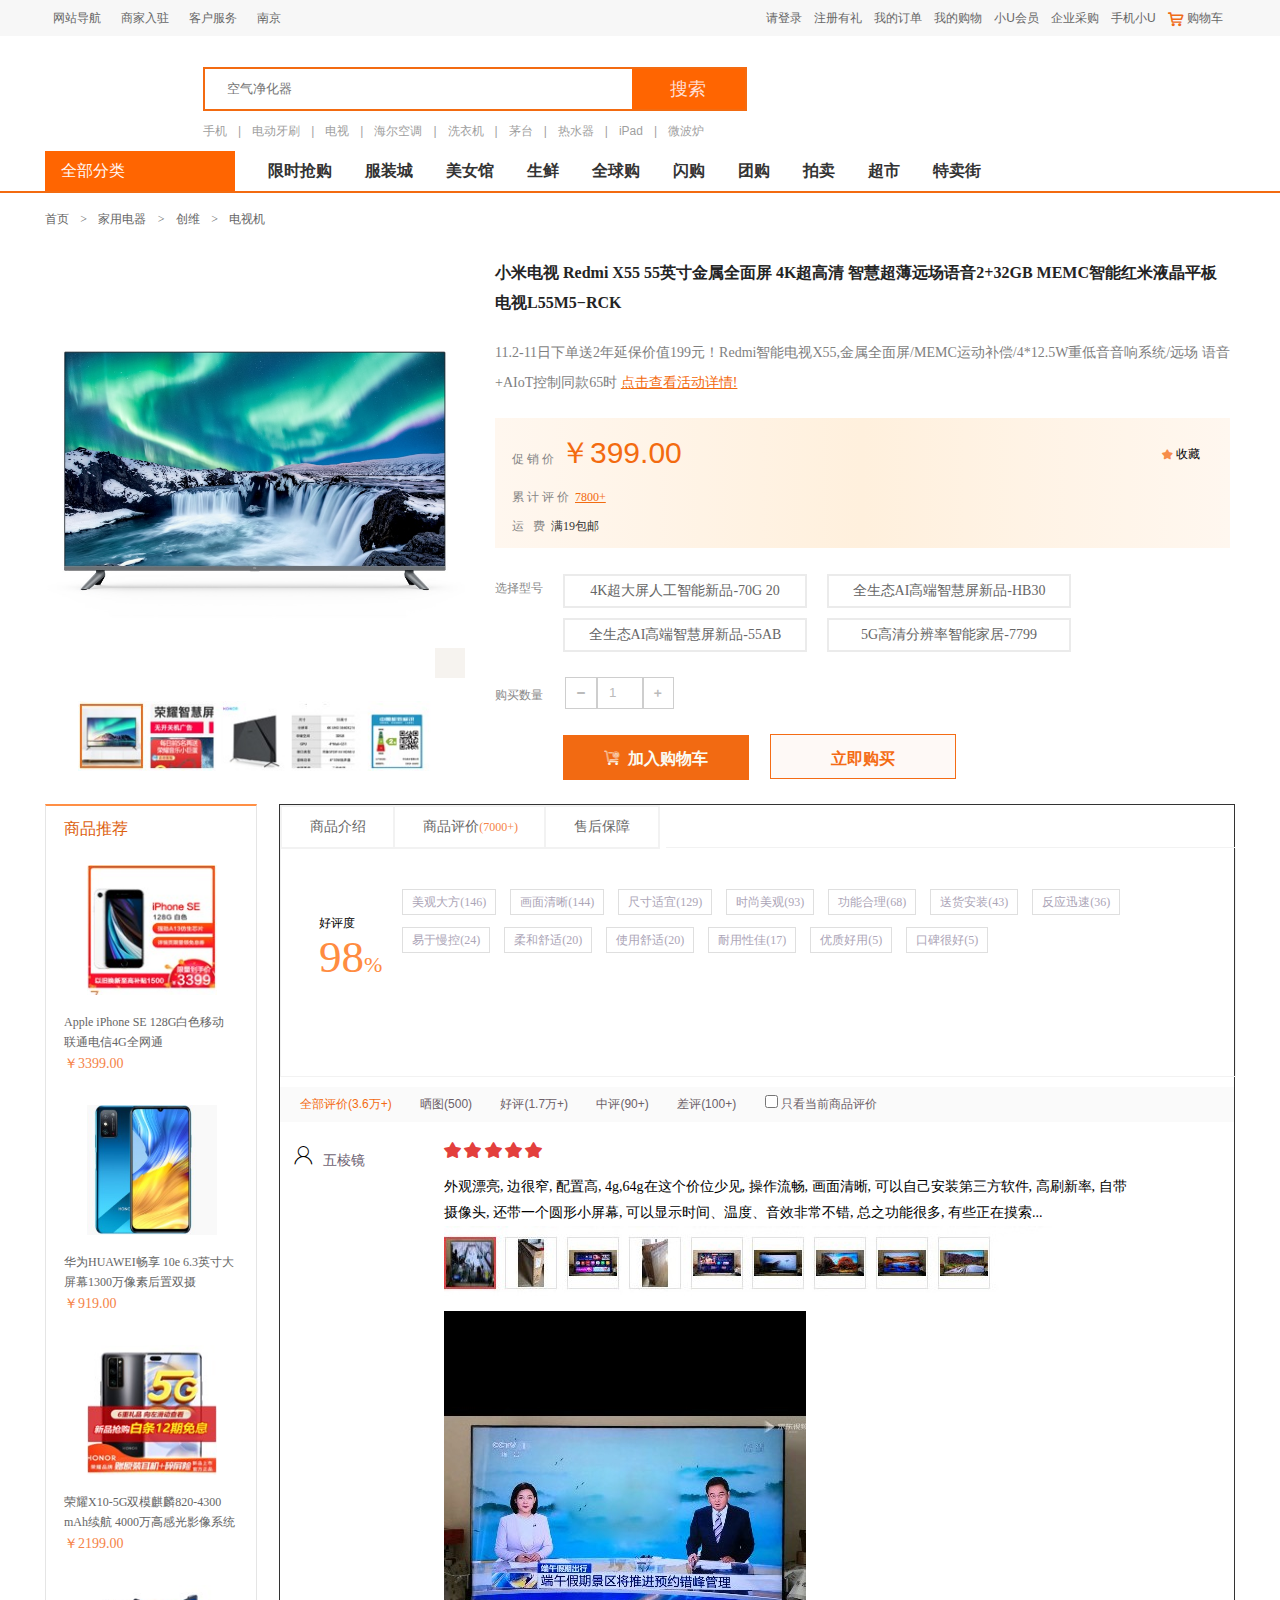
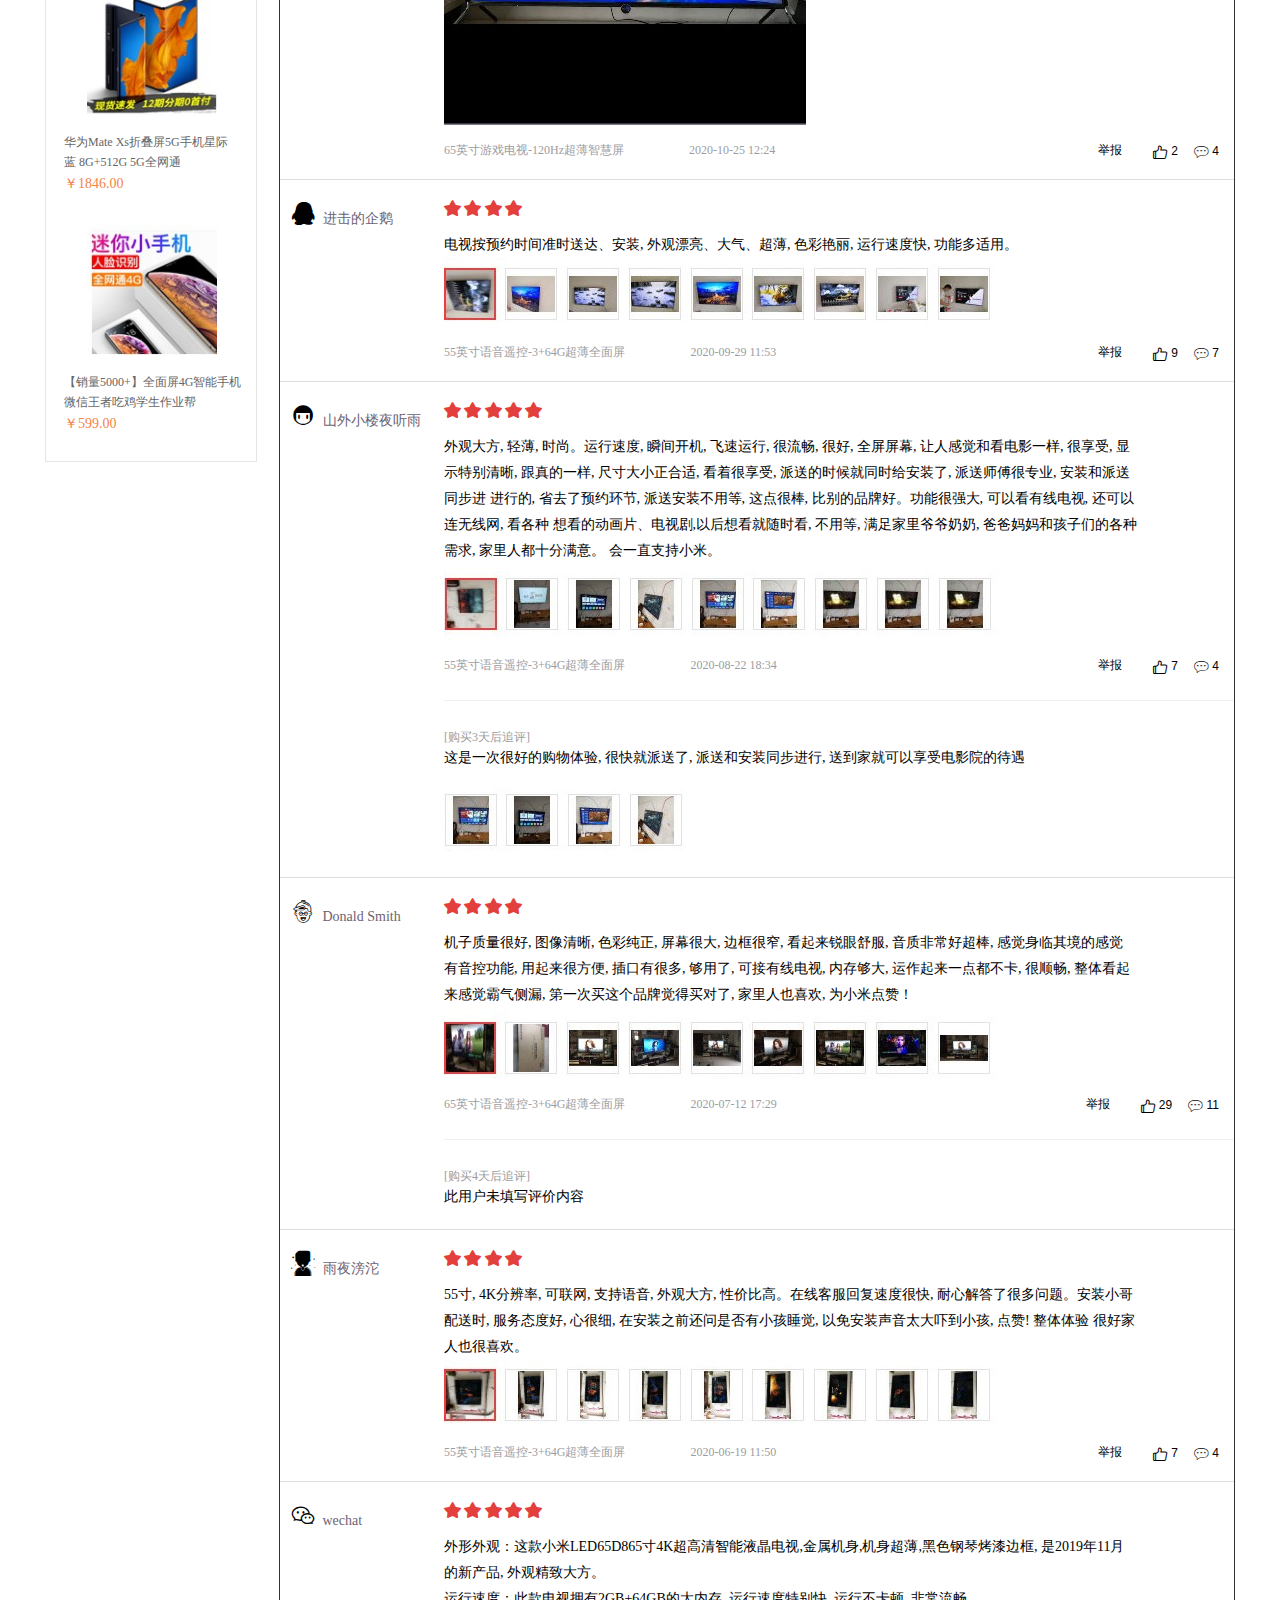
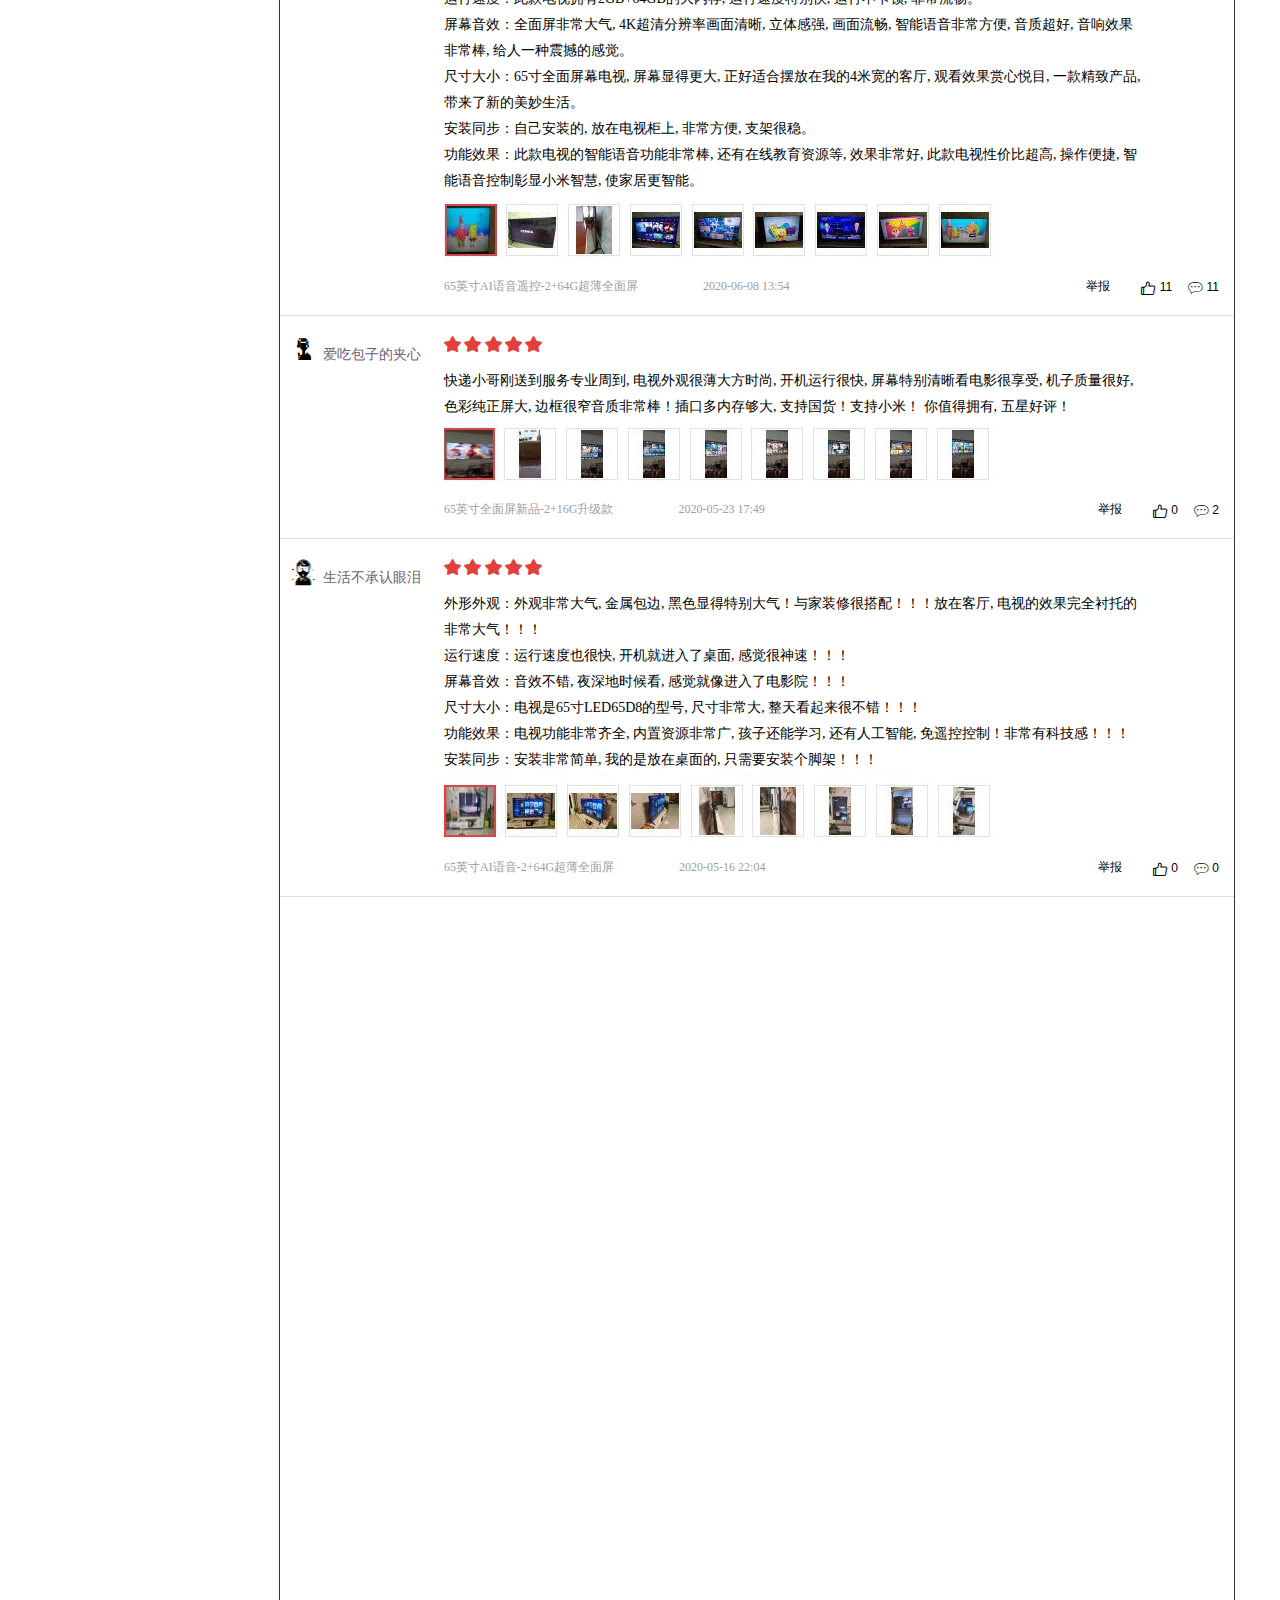
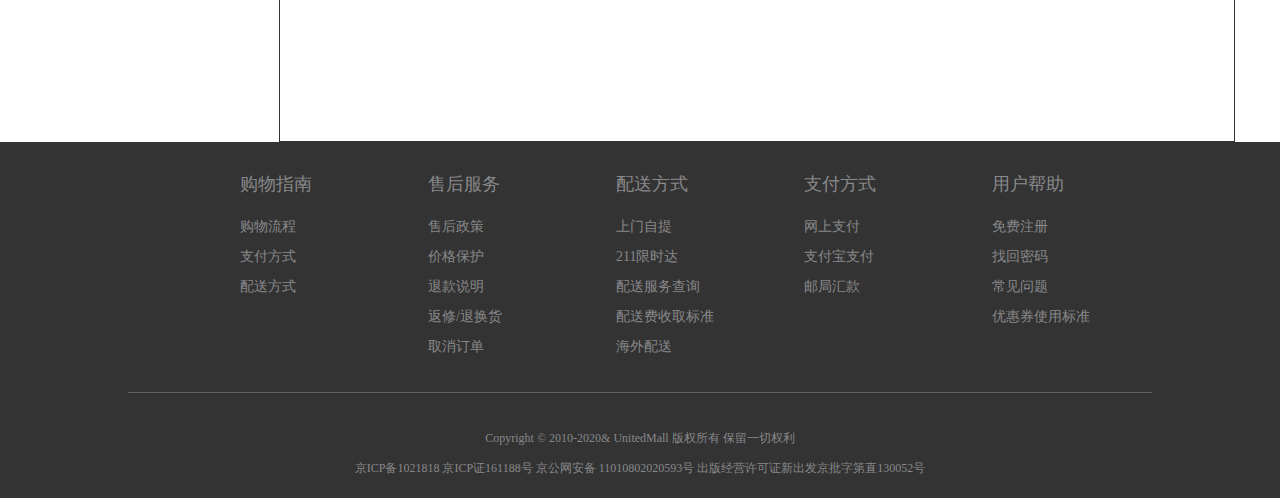
==== uMall/html/comment.html @ 79f3bc99 "commit comment list" ====
<!DOCTYPE html>
<html lang="en">
<head>
    <meta charset="UTF-8">
    <meta name="viewport" content="width=device-width, initial-scale=1.0">
    <title>UnitedMall(U.COM)-正品低价、品质保障、配送及时、轻松购物！</title>
    <meta name="description" content="专业的综合网上购物商城,销售家电、数码通讯、电脑、家居百货、服装服饰、母婴、图书食品等数万个品牌优质商品.便捷、诚信的服务，为您提供愉悦的网上购物体验!"/>
    <meta name="Keywords" content="网上购物,网上商城,手机,笔记本,电脑,MP3,CD,VCD,DV,相机,数码,配件,手表,存储卡,小U"/>
    <!-- 加载网页小图标 -->
    <link rel="icon" href="../images/favicon.ico">
    <!-- 重置样式 -->
    <link rel="stylesheet" href="../css/reset.css">
    <!--  comment的样式css -->
    <link rel="stylesheet" href="../css/comment.css">
    <!--  public的样式css -->
    <link rel="stylesheet" href="../css/public.css">
    <!-- 图标样式css -->
    <link rel="stylesheet" href="../assets/fontlist/iconfont.css">
    <!-- 字体样式 css -->
    <link rel="stylesheet" href="../assets/font/iconfont.css">
</head>
<body>
    <!-- top-->
    <nav class="topnav topbg" id="topnav">
        <div class="container clearfix">
            <ul class = "ulleft fl">
                <li class = "active">
                    <a href="#">网站导航</a>
                    <i class="iconfont icon-down"></i>
                </li>
                <li>
                    <a href="#">商家入驻</a>
                    <i class="iconfont icon-down"></i>
                </li>
                <li>
                    <a href="#">客户服务</a>
                    <i class="iconfont icon-down"></i>
                </li>
                <li>
                    <em class="iconfont icon-zuobiao"></em>
                    <a href="#">南京</a>
                    <i class="iconfont icon-arrow_down"></i>
                </li>
            </ul>
            <ul class = "ulright fr">
                <li><a href="../html/login.html">请登录</a></li>
                <li><a href="../html/register.html">注册有礼</a></li>
                <li><a href="#">我的订单</a>
                    <i class="iconfont icon-down"></i>
                </li>
                <li><a href="#">我的购物</a>
                    <i class="iconfont icon-down"></i>
                </li>
                <li><a href="#">小U会员</a>
                    <i class="iconfont icon-down"></i>
                </li>
                <li><a href="#">企业采购</a></li>
                <li><a href="#">手机小U</a></li>
                <li>
                    <em class="iconfont icon-gouwuchekong"></em>
                    <a href="#">购物车</a>
                </li>
            </ul>
        </div>
    </nav>
    <!-- header -->
    <header class="headernav headerbg">
        <div class="container clearfix">
            <div class="imgu fl">
                <img src="../images/cart_logo.jpg" alt="">
            </div>
            <div class="search fl">
                <div class="input">
                    <em class = "iconfont icon-fangdajing1"></em>
                    <input type="text" placeholder = "空气净化器" name="" id="" value=""/>
                    <button><a href="#">搜索</a></button>
                </div>
                <ul class = "headerlist">
                    <li><a href="#">手机</a><span>|</span></li>
                    <li><a href="#">电动牙刷</a><span>|</span></li>
                    <li><a href="#">电视</a><span>|</span></li>
                    <li><a href="#">海尔空调</a><span>|</span></li>
                    <li><a href="#">洗衣机</a><span>|</span></li>
                    <li><a href="#">茅台</a><span>|</span></li>
                    <li><a href="#">热水器</a><span>|</span></li>
                    <li><a href="#">iPad</a><span>|</span></li>
                    <li><a href="#">微波炉</a></li>
                </ul>
            </div>
        </div>
    </header>
    <header class="classificationnav">
        <div class="container">
             <h3>
                 <em class="iconfont icon-caidan"></em>
                 全部分类
             </h3>
             <ul class="rightnav">
                 <li><a href="#">限时抢购</a></li>
                 <li><a href="#">服装城</a></li>
                 <li><a href="#">美女馆</a></li>
                 <li><a href="#">生鲜</a></li>
                 <li><a href="#">全球购</a></li>
                 <li><a href="#">闪购</a></li>
                 <li><a href="#">团购</a></li>
                 <li><a href="#">拍卖</a></li>
                 <li><a href="#">超市</a></li>
                 <li><a href="#">特卖街</a></li>
             </ul>
             <div style="clear: both;"></div>
         </div>
     </header>

    <!-- main -->
    <main>
        <div class="container">
            <nav class="tvnav">
                <a href="#">首页</a>
                <span>&gt;</span>
                <a href="#">家用电器</a>
                <span>&gt;</span>
                <a href="#">创维</a>
                <span>&gt;</span>
                <a href="#">电视机</a>
            </nav>

            <div class="tvdetail clearfix">
                <div class="tvpanel fl">
                    <div class="tvimg">
                        <img src="../images/detail_pic07.jpg" alt="">
                        <i class="iconfont icon-fangdajing1"></i>
                    </div>

                    <div class="chooseitem">
                        <em class="leftarrow"></em>
                        <img src="../images/detail_pic06.jpg" alt="">
                        <em class = "rightarrow"></em>
                    </div>
                </div>

                <div class="tvdesc fl">
                    <h3>小米电视 Redmi X55 55英寸金属全面屏 4K超高清 智慧超薄远场语音2&plus;32GB MEMC智能红米液晶平板
                        电视L55M5&minus;RCK
                    </h3>
                    <p class = "intro">
                      11.2-11日下单送2年延保价值199元！Redmi智能电视X55,金属全面屏/MEMC运动补偿/4*12.5W重低音音响系统/远场
                      语音&plus;AIoT控制同款65时 <a href="#">点击查看活动详情!</a>
                    </p>

                    <div class="info">
                        <p class = "first">
                            促&nbsp;销&nbsp;价&nbsp;&nbsp;<strong class = "price">￥399.00</strong>&nbsp;<i class="cheap"></i>
                        </p>
                        <p class = "second">
                            累 计 评 价&nbsp;&nbsp;<b class = "commentnum">7800+</b>
                        </p>
                        <p class= "third">
                            运&nbsp;&nbsp;&nbsp;费&nbsp;&nbsp;<b class = "carryprice">满19包邮</b>
                        </p>
                        <div class="collect">
                            <em class = "iconfont icon-xingxing1"></em> 收藏
                        </div>
                    </div>

                    <div class="choosetype clearfix">
                        <span>选择型号</span>
                        <ul>
                            <li class = "ml20"><a href="#">4K超大屏人工智能新品-70G 20</a></li>
                            <li class = "ml20"><a href="#">全生态AI高端智慧屏新品-HB30</a></li>
                            <li class = "mt10 ml68"><a href="#">全生态AI高端智慧屏新品-55AB</a></li>
                            <li class = "ml20 mt10"><a href="#">5G高清分辨率智能家居-7799</a></li>
                        </ul>
                    </div>

                    <div class="purchasenum mt25">
                        <span>购买数量</span>
                        <i class="minus iconfont icon-subtract"></i>
                        <input type="number" min="1" step="1" value="1">
                        <i class="plus iconfont icon-jiahao"></i>
                    </div>

                    <div class="addpurchase">
                        <button type="button" class="add mt25 ml68">
                            <i class="iconfont icon-gouwuchetianjia">&nbsp;&nbsp;加入购物车</i>
                        </button>
                        <button type="button" class="purchase mt25 ml18">立即购买</button>
                    </div>

                </div>


            </div>

            <!-- recommend list -->
            <div class="recommend fl">
                <h3>商品推荐</h3>
                <ul>
                    <li>
                        <a href="#">
                            <div class="img">
                                <img src="../images/list_rec_01.jpg" alt="iphonese">
                            </div>
                            <p class="desc">Apple iPhone SE 128G白色移动<br>联通电信4G全网通</p>
                            <p class="price">￥3399.00</p>
                        </a>
                    </li>
                    <li>
                        <a href="#">
                            <div class="img">
                                <img src="../images/list_rec_02.jpg" alt="iphonese">
                            </div>
                            <p class="desc">华为HUAWEI畅享 10e 6.3英寸大<br>屏幕1300万像素后置双摄</p>
                            <p class="price">￥919.00</p>
                        </a>
                    </li>
                    <li>
                        <a href="#">
                            <div class="img">
                                <img src="../images/list_rec_03.jpg" alt="iphonese">
                            </div>
                            <p class="desc">荣耀X10-5G双模麒麟820-4300<br>mAh续航 4000万高感光影像系统</p>
                            <p class="price">￥2199.00</p>
                        </a>
                    </li>
                    <li>
                        <a href="#">
                            <div class="img">
                                <img src="../images/list_rec_04.jpg" alt="iphonese">
                            </div>
                            <p class="desc">华为Mate Xs折叠屏5G手机星际<br>蓝 8G&plus;512G 5G全网通</p>
                            <p class="price">￥1846.00</p>
                        </a>
                    </li>
                    <li>
                        <a href="#">
                            <div class="img">
                                <img src="../images/list_rec_05.jpg" alt="iphonese">
                            </div>
                            <p class="desc">【销量5000&plus;】全面屏4G智能手机<br>微信王者吃鸡学生作业帮</p>
                            <p class="price">￥599.00</p>
                        </a>
                    </li>
                </ul>
            </div>

            <!-- right panel -->
            <div class="rightpanel fl">
                <div class="productdetail clearfix">
                    <!-- label -->
                    <div class="label">
                        <a href="#" class = "productintro">商品介绍</a>
                        <a href="#" class = "productcomment ml-4">商品评价<b>(7000+)</b></a>
                        <a href="#" class = "productguarante ml-5">售后保障</a>
                    </div>
                    <!-- product parameter -->
                    <div class="productparameter clearfix">
                        <div class="praise fl">
                            好评度
                            <p class="percentage">98<b>%</b></p>
                        </div>
                        <div class="commentlabel fl mt40">
                            <ul>
                                <li><a href="#">美观大方(146)</a></li>
                                <li><a href="#">画面清晰(144)</a></li>
                                <li><a href="#">尺寸适宜(129)</a></li>
                                <li><a href="#">时尚美观(93)</a></li>
                                <li><a href="#">功能合理(68)</a></li>
                                <li><a href="#">送货安装(43)</a></li>
                                <li><a href="#">反应迅速(36)</a></li>
                            </ul>
                            <ul>
                                <li><a href="#">易于慢控(24)</a></li>
                                <li><a href="#">柔和舒适(20)</a></li>
                                <li><a href="#">使用舒适(20)</a></li>
                                <li><a href="#">耐用性佳(17)</a></li>
                                <li><a href="#">优质好用(5)</a></li>
                                <li><a href="#">口碑很好(5)</a></li>
                            </ul>
                        </div>
                    </div>
                </div>

                <!-- comment navigation -->
                <div class="commentnav">
                    <a href="#" class="active">全部评价(3.6万+)</a>
                    <a href="#">晒图(500)</a>
                    <a href="#">好评(1.7万+)</a>
                    <a href="#">中评(90+)</a>
                    <a href="#">差评(100+)</a>
                    <label for="currentcomment">
                        <input type="checkbox" name="currentcomment" id="currentcomment" class = "currentcomment">
                        只看当前商品评价
                   </label>
                </div>

                <!-- commentlist -->
                <div class="commentlist">
                    <div class="commentitem">
                        <i class="avatar iconfont icon-touxiang">
                            <b class="nickname">五棱镜</b>
                        </i>
                        <div class="commentcontent">
                            <em class="iconfont icon-xingxing1"></em>
                            <em class="iconfont icon-xingxing1"></em>
                            <em class="iconfont icon-xingxing1"></em>
                            <em class="iconfont icon-xingxing1"></em>
                            <em class="iconfont icon-xingxing1"></em>
                            <p>
                                外观漂亮, 边很窄, 配置高, 4g,64g在这个价位少见, 操作流畅, 画面清晰, 可以自己安装第三方软件, 高刷新率, 自带
                                <br>摄像头, 还带一个圆形小屏幕, 可以显示时间、温度、音效非常不错, 总之功能很多, 有些正在摸索...
                            </p>
                            <img src="../images/comment01.jpg" alt="tvpicture">
                            <img src="../images/comment02.jpg" alt="tvpicture" class="commentpic02">
                            <div class="explain clearfix">
                                <span class = "itemdesc fl">65英寸游戏电视-120Hz超薄智慧屏</span>
                                <span class = "time pl65 fl">2020-10-25 12:24</span>
                                <ul>
                                    <li class = "fr pr15"><i class="iconfont icon-pinglun"></i> 4</li>
                                    <li class = "fr pr15"><i class="iconfont icon-dianzan1"></i> 2</li>
                                    <li class = "fr pr30">举报</li>
                                </ul>
                            </div>
                        </div>
                    </div>
                    <div class="commentitem">
                        <i class="avatar iconfont icon-qq">
                            <b class="nickname">进击的企鹅</b>
                        </i>
                        <div class="commentcontent">
                            <em class="iconfont icon-xingxing1"></em>
                            <em class="iconfont icon-xingxing1"></em>
                            <em class="iconfont icon-xingxing1"></em>
                            <em class="iconfont icon-xingxing1"></em>
                            <p>
                                电视按预约时间准时送达、安装, 外观漂亮、大气、超薄, 色彩艳丽, 运行速度快, 功能多适用。
                            </p>
                            <img src="../images/comment03.jpg" alt="tvpicture">
                            <div class="explain clearfix">
                                <span class = "itemdesc fl">55英寸语音遥控-3+64G超薄全面屏</span>
                                <span class = "time pl65 fl">2020-09-29 11:53</span>
                                <ul>
                                    <li class = "fr pr15"><i class="iconfont icon-pinglun"></i> 7</li>
                                    <li class = "fr pr15"><i class="iconfont icon-dianzan1"></i> 9</li>
                                    <li class = "fr pr30">举报</li>
                                </ul>
                            </div>
                        </div>
                        

                    </div>
                    <div class="commentitem">
                        <i class="avatar iconfont icon-icon27">
                            <b class="nickname">山外小楼夜听雨</b>
                        </i>
                        <div class="commentcontent">
                            <em class="iconfont icon-xingxing1"></em>
                            <em class="iconfont icon-xingxing1"></em>
                            <em class="iconfont icon-xingxing1"></em>
                            <em class="iconfont icon-xingxing1"></em>
                            <em class="iconfont icon-xingxing1"></em>
                            <p>
                               外观大方, 轻薄, 时尚。运行速度, 瞬间开机, 飞速运行, 很流畅, 很好, 全屏屏幕, 让人感觉和看电影一样, 很享受, 显
                               <br>示特别清晰, 跟真的一样, 尺寸大小正合适, 看着很享受, 派送的时候就同时给安装了, 派送师傅很专业, 安装和派送<br>同步进
                               进行的, 省去了预约环节, 派送安装不用等, 这点很棒, 比别的品牌好。功能很强大, 可以看有线电视, 还可以<br>连无线网, 看各种
                               想看的动画片、电视剧,以后想看就随时看, 不用等, 满足家里爷爷奶奶, 爸爸妈妈和孩子们的各种<br>需求, 家里人都十分满意。
                               会一直支持小米。
                            </p>
                            <img src="../images/comment04.jpg" alt="tvpicture">
                            <div class="explain clearfix">
                                <span class = "itemdesc fl">55英寸语音遥控-3+64G超薄全面屏</span>
                                <span class = "time pl65 fl">2020-08-22 18:34</span>
                                <ul>
                                    <li class = "fr pr15"><i class="iconfont icon-pinglun"></i> 4</li>
                                    <li class = "fr pr15"><i class="iconfont icon-dianzan1"></i> 7</li>
                                    <li class = "fr pr30">举报</li>
                                </ul>
                            </div>
                            <hr style="background-color:#f0f0f0; height: 1px; border:none;"/>
                            <div class="addcomment">
                                <h3>[购买3天后追评]</h3>
                                <p>
                                    这是一次很好的购物体验, 很快就派送了, 派送和安装同步进行, 送到家就可以享受电影院的待遇
                                </p>
                                <img src="../images/comment05.jpg" alt="" class="mt15">     
                            </div>
                        </div>
                        

                    </div>
                    <div class="commentitem">
                        <i class="avatar iconfont icon-icon-test7">
                            <b class="nickname">Donald Smith</b>
                        </i>
                        <div class="commentcontent">
                            <em class="iconfont icon-xingxing1"></em>
                            <em class="iconfont icon-xingxing1"></em>
                            <em class="iconfont icon-xingxing1"></em>
                            <em class="iconfont icon-xingxing1"></em>
                            <p>
                               机子质量很好, 图像清晰, 色彩纯正, 屏幕很大, 边框很窄, 看起来锐眼舒服, 音质非常好超棒, 感觉身临其境的感觉<br>
                               有音控功能, 用起来很方便, 插口有很多, 够用了, 可接有线电视, 内存够大, 运作起来一点都不卡, 很顺畅, 整体看起<br>
                               来感觉霸气侧漏, 第一次买这个品牌觉得买对了, 家里人也喜欢, 为小米点赞！
                            </p>
                            <img src="../images/comment06.jpg" alt="tvpicture">
                            <div class="explain clearfix">
                                <span class = "itemdesc fl">65英寸语音遥控-3+64G超薄全面屏</span>
                                <span class = "time pl65 fl">2020-07-12 17:29</span>
                                <ul>
                                    <li class = "fr pr15"><i class="iconfont icon-pinglun"></i> 11</li>
                                    <li class = "fr pr15"><i class="iconfont icon-dianzan1"></i> 29</li>
                                    <li class = "fr pr30">举报</li>
                                </ul>
                            </div>
                            <hr style="background-color:#f0f0f0; height: 1px; border:none;"/>
                            <div class="addcomment">
                                <h3>[购买4天后追评]</h3>
                                <p>
                                   此用户未填写评价内容
                                </p>   
                            </div>
                        </div>
                        

                    </div>
                    <div class="commentitem">
                        <i class="avatar iconfont icon-huabanfuben">
                            <b class="nickname">雨夜滂沱</b>
                        </i>
                        <div class="commentcontent">
                            <em class="iconfont icon-xingxing1"></em>
                            <em class="iconfont icon-xingxing1"></em>
                            <em class="iconfont icon-xingxing1"></em>
                            <em class="iconfont icon-xingxing1"></em>
                            <p>
                                55寸, 4K分辨率, 可联网, 支持语音, 外观大方, 性价比高。在线客服回复速度很快, 耐心解答了很多问题。安装小哥
                                <br>配送时, 服务态度好, 心很细, 在安装之前还问是否有小孩睡觉, 以免安装声音太大吓到小孩, 点赞! 整体体验
                                很好家<br>人也很喜欢。
                            </p>
                            <img src="../images/comment07.jpg" alt="tvpicture">
                            <div class="explain clearfix">
                                <span class = "itemdesc fl">55英寸语音遥控-3+64G超薄全面屏</span>
                                <span class = "time pl65 fl">2020-06-19 11:50</span>
                                <ul>
                                    <li class = "fr pr15"><i class="iconfont icon-pinglun"></i> 4</li>
                                    <li class = "fr pr15"><i class="iconfont icon-dianzan1"></i> 7</li>
                                    <li class = "fr pr30">举报</li>
                                </ul>
                            </div>
                        </div>
                    </div>
                    <div class="commentitem">
                        <i class="avatar iconfont icon-weixin">
                            <b class="nickname">wechat</b>
                        </i>
                        <div class="commentcontent">
                            <em class="iconfont icon-xingxing1"></em>
                            <em class="iconfont icon-xingxing1"></em>
                            <em class="iconfont icon-xingxing1"></em>
                            <em class="iconfont icon-xingxing1"></em>
                            <em class="iconfont icon-xingxing1"></em>
                            <p>
                                外形外观：这款小米LED65D865寸4K超高清智能液晶电视,金属机身,机身超薄,黑色钢琴烤漆边框, 是2019年11月
                                <br>的新产品, 外观精致大方。
                                <br>运行速度：此款电视拥有2GB+64GB的大内存, 运行速度特别快, 运行不卡顿, 非常流畅。
                                <br>屏幕音效：全面屏非常大气, 4K超清分辨率画面清晰, 立体感强, 画面流畅, 智能语音非常方便, 音质超好, 音响效果
                                <br>非常棒, 给人一种震撼的感觉。
                                <br>尺寸大小：65寸全面屏幕电视, 屏幕显得更大, 正好适合摆放在我的4米宽的客厅, 观看效果赏心悦目, 一款精致产品,
                                <br>带来了新的美妙生活。
                                <br>安装同步：自己安装的, 放在电视柜上, 非常方便, 支架很稳。
                                <br>功能效果：此款电视的智能语音功能非常棒, 还有在线教育资源等, 效果非常好, 此款电视性价比超高, 操作便捷, 
                                智<br>能语音控制彰显小米智慧, 使家居更智能。
                            </p>
                            <img src="../images/comment08.jpg" alt="tvpicture">
                            <div class="explain clearfix">
                                <span class = "itemdesc fl">65英寸AI语音遥控-2+64G超薄全面屏</span>
                                <span class = "time pl65 fl">2020-06-08 13:54</span>
                                <ul>
                                    <li class = "fr pr15"><i class="iconfont icon-pinglun"></i> 11</li>
                                    <li class = "fr pr15"><i class="iconfont icon-dianzan1"></i> 11</li>
                                    <li class = "fr pr30">举报</li>
                                </ul>
                            </div>
                        </div>
                    </div>
                    <div class="commentitem">
                        <i class="avatar iconfont icon-BARISTA">
                            <b class="nickname">爱吃包子的夹心</b>
                        </i>
                        <div class="commentcontent">
                            <em class="iconfont icon-xingxing1"></em>
                            <em class="iconfont icon-xingxing1"></em>
                            <em class="iconfont icon-xingxing1"></em>
                            <em class="iconfont icon-xingxing1"></em>
                            <em class="iconfont icon-xingxing1"></em>
                            <p>
                                快递小哥刚送到服务专业周到, 电视外观很薄大方时尚, 开机运行很快, 屏幕特别清晰看电影很享受,
                                机子质量很好,<br>色彩纯正屏大, 边框很窄音质非常棒！插口多内存够大, 支持国货！支持小米！
                                你值得拥有, 五星好评！
                            </p>
                            <img src="../images/comment09.jpg" alt="tvpicture">
                            <div class="explain clearfix">
                                <span class = "itemdesc fl">65英寸全面屏新品-2+16G升级款</span>
                                <span class = "time pl65 fl">2020-05-23 17:49</span>
                                <ul>
                                    <li class = "fr pr15"><i class="iconfont icon-pinglun"></i> 2</li>
                                    <li class = "fr pr15"><i class="iconfont icon-dianzan1"></i> 0</li>
                                    <li class = "fr pr30">举报</li>
                                </ul>
                            </div>
                        </div>
                    </div>
                    <div class="commentitem">
                        <i class="avatar iconfont icon-huabanfuben1">
                            <b class="nickname">生活不承认眼泪</b>
                        </i>
                        <div class="commentcontent">
                            <em class="iconfont icon-xingxing1"></em>
                            <em class="iconfont icon-xingxing1"></em>
                            <em class="iconfont icon-xingxing1"></em>
                            <em class="iconfont icon-xingxing1"></em>
                            <em class="iconfont icon-xingxing1"></em>
                            <p>
                                外形外观：外观非常大气, 金属包边, 黑色显得特别大气！与家装修很搭配！！！放在客厅, 电视的效果完全衬托的
                                <br>非常大气！！！
                                <br>运行速度：运行速度也很快, 开机就进入了桌面, 感觉很神速！！！
                                <br>屏幕音效：音效不错, 夜深地时候看, 感觉就像进入了电影院！！！
                                <br>尺寸大小：电视是65寸LED65D8的型号, 尺寸非常大, 整天看起来很不错！！！
                                <br>功能效果：电视功能非常齐全, 内置资源非常广, 孩子还能学习, 还有人工智能, 免遥控控制！非常有科技感！！！
                                <br>安装同步：安装非常简单, 我的是放在桌面的, 只需要安装个脚架！！！
                            </p>
                            <img src="../images/comment10.jpg" alt="tvpicture">
                            <div class="explain clearfix">
                                <span class = "itemdesc fl">65英寸AI语音-2+64G超薄全面屏</span>
                                <span class = "time pl65 fl">2020-05-16 22:04</span>
                                <ul>
                                    <li class = "fr pr15"><i class="iconfont icon-pinglun"></i> 0</li>
                                    <li class = "fr pr15"><i class="iconfont icon-dianzan1"></i> 0</li>
                                    <li class = "fr pr30">举报</li>
                                </ul>
                            </div>
                        </div>
                    </div>
                </div>
            </div>
            <div style="clear: both;"></div>       
        </div>
    </main>
    <footer class="clearfix">
        <div class="comment active fl">
            <dl>
                <dt>购物指南</dt>
                <dd class = "first">购物流程</dd>
                <dd>支付方式</dd>
                <dd>配送方式</dd>
            </dl>
        </div>
        <div class="comment fl">
            <dl>
                <dt>售后服务</dt>
                <dd class = "first">售后政策</dd>
                <dd>价格保护</dd>
                <dd>退款说明</dd>
                <dd>返修/退换货</dd>
                <dd>取消订单</dd>
            </dl>
        </div>
        <div class="comment fl">
            <dl>
                <dt>配送方式</dt>
                <dd class = "first">上门自提</dd>
                <dd>211限时达</dd>
                <dd>配送服务查询</dd>
                <dd>配送费收取标准</dd>
                <dd>海外配送</dd>
            </dl>
        </div>
        <div class="comment fl">
            <dl>
                <dt>支付方式</dt>
                <dd class = "first">网上支付</dd>
                <dd>支付宝支付</dd>
                <dd>邮局汇款</dd>
            </dl>
        </div>
        <div class="comment fl">
            <dl>
                <dt>用户帮助</dt>
                <dd class = "first">免费注册</dd>
                <dd>找回密码</dd>
                <dd>常见问题</dd>
                <dd>优惠券使用标准</dd>
            </dl>
        </div>
        <div style="clear: both;"></div>
        <hr>
        <div class="copyright">
            <p>
                Copyright &copy; 2010-2020& UnitedMall 版权所有 保留一切权利<br>
                京ICP备1021818 京ICP证161188号 京公网安备 11010802020593号 出版经营许可证新出发京批字第直130052号
            </p>
        </div>
    </footer>
</body>
</html>
---- uMall/css/comment.css ----
@charset "utf-8";
.ml20{
    margin-left: 20px;
 }
 .mr20{
     margin-right: 20px;
 }
 
 .mt10{
     margin-top:10px;
 }
 .mt15{
     margin-top: 15px;
 }
 .mt25{
     margin-top: 25px;
 }
 .mt40{
     margin-top: 40px;
 }
 .ml68{
     margin-left: 68px;
 }
 .ml18{
     margin-left: 18px;
 }
 .ml-4{
     margin-left: -4px;
 }
 .ml-5{
     margin-left: -5px;
 }
 .pl65{
     padding-left: 65px;
 }
 .pr30{
     padding-right: 30px;
 }
 .pr15{
     padding-right: 15px;
 }
/* 版心，内容有效区 */
.container{
    width: 1190px;
    margin: 0 auto;
}
/* top */
.topbg{
    background-color: #f7f7f7;
    min-width: 1190px;
}
.topnav{
    height: 36px;
    line-height: 36px;
}
.topnav .container > .ulleft > li{
    float:left;
    margin-right: 20px;
}
.topnav .container > .ulleft > .active{
    margin-left: 8px;
}
.topnav .container > .ulright >li{
    float:left;
    margin-right: 12px;
}
.topnav .container > .ulleft > li:hover,
.topnav .container > .ulright > li:hover
{
    background-color: #ffffff;
}
.topnav .container > .ulleft > li:hover a,
.topnav .container > .ulright > li:hover a{
    color:#f36b11;
    text-decoration: underline;
}
.topnav .container> .ulleft> li> a,
.topnav .container> .ulright> li> a{
    color: #666666;
    font-size: 12px;
}
.topnav .container> .ulleft> li> i,
.topnav .container> .ulright> li> i
{
    vertical-align: middle;
    color: #ceccd6;
}
.topnav .container> .ulleft> li> em,
.topnav .container> .ulright> li> em{
    vertical-align: middle;
    color: #ef6b18;
}
/* 头部 */
.headerbg{
    background-color: #fff;
    min-width: 1190px;
}
.headernav .container{
    /* border: 1px solid #ff6600; */
    /* 父子关系高度塌陷 */
    overflow: hidden;
}
.headernav .container .imgu{
    padding: 35px 0 30px 0;
}
.headernav .container .search{
    margin: 30px 0 0 158px;
}
.headernav .container .search .input{
    width: 540px;
    height: 40px;
    line-height: 40px;
    display: flex;
    border: 2px solid #f36b11;
}
.headernav .container .search .input > em{
    vertical-align: middle;
    font-size: 25px;
    padding-left: 12px;
    color: #f7985a;
}
.headernav .container .search .input > input{
    float: left;
    flex: 4;
    height: 40px;
    border-style:none;
    outline: none;
    /* border: 2px solid #f36b11; */
    box-sizing: border-box;
    padding-left: 10px;
}
.headernav .container .search .input > button{
    float : right;
    flex:1;
    height:40px;
    background-color: #ff6501;
    color:#ffdfd4;
    border-style: none;
    outline: none;
}
.headernav .container .search .input > button > a{
    font-size: 18px;
    color: #ffdfd4;
}
.headernav .container .search .headerlist>li{
    float: left;
    padding: 14px 0;
}
.headernav .container .search .headerlist>li>a{
    color: #9f9f9f;
    font-size: 12px/1 "宋体";
    padding-right: 11px;
}
.headernav .container .search .headerlist>li:hover a{
    color:#f36b11;
}
.headernav .container .search .headerlist>li>span{
    color: #9f9f9f;
    padding-right: 11px;
}
.classificationnav .container > h3{
    width: 190px;
    height: 40px;
    color: #fff7f5;
    font:16px/40px "微软雅黑";
    background-color: #ff6501;
    float: left;
}
.classificationnav .container > h3 > em{
    font-size: 25px;
    vertical-align: middle;
    margin-left: 16px;
}
.classificationnav .container .rightnav > li {
    float: left;
    padding-left: 33px;
}
.classificationnav .container .rightnav > li > a{
    font: bold 16px/40px "微软雅黑";
    color:#333333;
}
.classificationnav .container .rightnav > li > a:hover{
    color:#F36B10;
}
main{
    width: 100%;
    border-top: 2px solid #F36B10;
}
main .container .tvnav{
    height: 53px;
    width: 100%;
}
main .container .tvnav > a,
main .container .tvnav > span{
    font:12px/53px "宋体";
    color: #666666;
    margin-right: 8px;
}
main .container .tvdetail .tvpanel .tvimg{
    /* border: 1px solid pink; */
    margin-top: 12px;
    position: relative;
}
main .container .tvdetail .tvpanel .tvimg,
main .container .tvdetail .tvpanel .tvimg > img{
    width: 420px;
    height: 420px;
}
main .container .tvdetail .tvpanel .tvimg > i{
    display: inline-block;
    width: 30px;
    height: 30px;
    line-height: 30px;
    text-align: center;
    background-color:rgba(226,216,203,0.3);
    color: #bdbcb9;
    position: absolute;
    right: 0;
    bottom: 0;
}
main .container .tvdetail .tvpanel .chooseitem{
    width: 420px;
    height: 70px;
    margin-top: 23px;
    overflow: hidden;
}
main .container .tvdetail .tvpanel .chooseitem > img{
    width:353px;
    height: 70px;
}
main .container .tvdetail .tvpanel .chooseitem .leftarrow,
main .container .tvdetail .tvpanel .chooseitem .rightarrow{
    display: inline-block;
    background-image: url("../images/sprite.png");
    background-repeat: no-repeat;
    width: 30px;
    height: 70px;
    padding-top: 2px;
}
main .container .tvdetail .tvpanel .chooseitem .leftarrow{
    background-position:0 -142px;
}
main .container .tvdetail .tvpanel .chooseitem .rightarrow{
    background-position:-38px -142px;
}
main .container .tvdetail .tvdesc{
    width: 735px;
    height: 523px;
    /* border: 1px solid #333333; */
    margin: 12px 0 0 30px;
}
main .container .tvdetail .tvdesc > h3{
    color: #242424;
    font: bold 16px/30px "微软雅黑";
}
main .container .tvdetail .tvdesc .intro{
    padding-top: 20px;
    font: 14px/30px "微软雅黑";
    color:#7f7f7f; 
}
main .container .tvdetail .tvdesc .intro > a{
    color: #F36B10;
    text-decoration: underline;
}
main .container .tvdetail .tvdesc .info{
    width: 735px;
    height: 130px;
    background-image: linear-gradient(to right, #fff7ef,#fff0dd,#fff7ef);
    margin: 20px 0 26px 0;
    overflow: hidden;
    position: relative;
}
main .container .tvdetail .tvdesc .info > p{
    margin-left: 17px;
    font: 12px/1 "宋体";
    color:#858585; 
}
main .container .tvdetail .tvdesc .info .first{
    margin-top: 20px;
}
main .container .tvdetail .tvdesc .info .second{
    margin-top: 22px;
}
main .container .tvdetail .tvdesc .info .third{
    margin-top: 15px;
}
main .container .tvdetail .tvdesc .info .first .price{
    color:#F36B10;
    font: 30px/1 "Arial";
}
main .container .tvdetail .tvdesc .info .first .cheap{
    display: inline-block;
    background-image: url("../images/sprite.png");
    background-repeat: no-repeat;
    width: 95px;
    height: 14px;
    background-position:left -124px;
}
main .container .tvdetail .tvdesc .info .second .commentnum{
    font: 12px "宋体";
    color:#F26B10;
    text-decoration: underline;
}
main .container .tvdetail .tvdesc .info .third .carryprice{
    color:#363636;
}
main .container .tvdetail .tvdesc .info .collect{
    font-size: 12x;
    position: absolute;
    top: 30px;
    right: 30px;

}
main .container .tvdetail .tvdesc .info .collect > em{
    visibility: middle;
    color: #F68D4A;
    font-size: 10px;
}
main .container .tvdetail .tvdesc .choosetype > span{
    color:#898989;
    font-family: "宋体";
    float: left;
    padding-top:8px;
}
main .container .tvdetail .tvdesc .choosetype ul > li{
    width:240px;
    height:30px;
    border:2px solid #EBEBEB;
    float: left;
    text-align: center;
}
main .container .tvdetail .tvdesc .choosetype ul > li> a{
    color:#666666;
    font:14px/30px "宋体";
}
main .container .tvdetail .tvdesc .choosetype ul > li:hover{
    border:2px solid #F46515;
}
main .container .tvdetail .tvdesc .choosetype ul > li:hover a{
    color:#F46515;;
}


main .container .tvdetail .tvdesc .purchasenum > span{
    color:#898989;
    font-family: "宋体";
    padding: 8px 24px 0 0;
}
main .container .tvdetail .tvdesc .purchasenum > i,
main .container .tvdetail .tvdesc .purchasenum > input{
    width: 30px;
    height: 30px;
    line-height: 30px;
    text-align: center;
    color: #bbbbbb;
    border: 1px solid #cecece;
}
main .container .tvdetail .tvdesc .purchasenum > i{
    display: inline-block;
    margin-left: -5px;
}
main .container .tvdetail .tvdesc .purchasenum > input{
    width: 45px;
    box-sizing: content-box;
    vertical-align: top;
    margin-left: -4px;
}
main .container .tvdetail .tvdesc .addpurchase > button{
    width: 186px;
    height: 45px;  
    font:bold 16px/45px "微软雅黑";
    cursor: pointer;
}
main .container .tvdetail .tvdesc .addpurchase .add{
    color:#fafbf3;
    background-color: #f26a12;
}
main .container .tvdetail .tvdesc .addpurchase .purchase{
    border: 1px solid #F46C15;
    background-color: #FEF9F6;
    color:#F46C15;
}
/* recommend list */
main .container .recommend{
    width: 210px;
    height: 1255px;
    border: 1px solid #e5e5e5;
    margin-top: 23px;
    border-top: 2px solid #FF8F45;
}
main .container .recommend > h3{
    font: 16px/1 "微软雅黑";
    color: #DD610F;
    padding:15px 0 5px 18px;
}
main .container .recommend > ul >li{
    width: 210px;
    height: 230px;
    /* border: 1px solid blueviolet; */
}
main .container .recommend > ul >li:hover .desc{
    text-decoration: underline;
}
main .container .recommend > ul > li > a > .img{
    width: 175px;
    height: 160px;
    /* line-height: 160px; */
    margin-left: 18px;
    /* border:1px solid #333333;  */
    text-align: center;
    overflow: hidden;
    margin-top: 10px;
}
main .container .recommend > ul > li > a > .img > img{
    width:130px;
    height: 130px;
    margin-top: 13px;
}
main .container .recommend > ul > li > a > .desc,
main .container .recommend > ul > li > a > .price{
    margin-left: 18px;
}
main .container .recommend > ul > li > a > .desc{
    font:12px/20px "宋体";
    color:#666666;
}
main .container .recommend > ul > li > a > .price{
    font:14px/23px "微软雅黑";
    color:#F58347;
}
main .container .rightpanel{
    width: 954px;
    height: 4136px;
    border:1px solid #333;
    margin:23px 0 0 22px;
}

main .container .rightpanel .productdetail .label> a{
    display: inline-block;
    height: 40px;
    font:14px/40px "微软雅黑";
    color: #676767;
    text-align: center;
    border: 2px solid #f2f2f2;
    padding: 0 28px;
}
main .container .rightpanel .productdetail .label > a:nth-of-type(-n+2){
    border-right-style: none;
}
main .container .rightpanel .productdetail .label .productcomment > b{
    font:12px/1 "微软雅黑";
    color:#f58347;
}
main .container .rightpanel .productdetail .label > a:hover{
    border-top: 3px solid #ff8f45;
    border-bottom: none;
    color: #ff8f45;
}
main .container .rightpanel .productdetail .productparameter{
    width: 100%;
    height: 227px;
    border: 1px solid #f2f2f2;
    position: relative;
    border-top-style: none;
}
main .container .rightpanel .productdetail .productparameter::before{
    content: "";
    position: absolute;
    right:0;
    top:-2px;
    width: 59.6%;
    height: 1px;
    background-color:#f2f2f2;
}
main .container .rightpanel .productdetail .productparameter .praise{
    margin:62px 20px 0 38px;
    font:12px/24px "微软雅黑";
    
}
main .container .rightpanel .productdetail .productparameter .praise .percentage{
    font:45px/1 "微软雅黑";
    color:#ff8c41;
} 
main .container .rightpanel .productdetail .productparameter .praise .percentage > b{
    font-size: 22px;
}

main .container .rightpanel .productdetail .productparameter .commentlabel > ul > li{
    height: 24px;
    float :left;
    border:1px solid #dfdfdf;
    margin: 0 14px 12px 0;
}
main .container .rightpanel .productdetail .productparameter .commentlabel > ul > li > a{
    font:12px/24px "微软雅黑";
    color:#aca5b7;
    padding: 0 9px;
}

main .container .rightpanel .commentnav{
    width: 100%;
    height: 35px;
    line-height: 35px;
    background-color: #fafafa;
    margin-top: 10px;
}
main .container .rightpanel .commentnav > a,
main .container .rightpanel .commentnav > label{
    color:#6c5f68;
    padding-right: 25px;
}
main .container .rightpanel .commentnav .active{
    margin-left: 20px;
    color:#f36b11;
}
main .container .rightpanel .commentlist{
    width: 100%;
    /* overflow: hidden; */
    
}
main .container .rightpanel .commentlist .commentitem{
    width: 100%;
    border-bottom: 1px solid #dedede;
}
main .container .rightpanel .commentlist .commentitem .avatar{
    font-size: 26px;
    vertical-align: top;
    float: left;
    margin-left: 10px;
    /* margin: 20px 0 0 10px; */
}
main .container .rightpanel .commentlist .commentitem .avatar .nickname{
    font: 14px/1 "微软雅黑";
    color:#6d6272;
}
main .container .rightpanel .commentlist .commentitem .commentcontent{
    margin: 20px 0 0 164px;
    height: 100%;
}
main .container .rightpanel .commentlist .commentitem .commentcontent > em{
    color:#e33f3d;
}
main .container .rightpanel .commentlist .commentitem .commentcontent > p{
    padding-top: 16px;
    font:14px/26px "微软雅黑";
    color:#000000;
}
main .container .rightpanel .commentlist .commentitem .commentcontent .commentpic02{
    margin-top: 15px;
}
main .container .rightpanel .commentlist .commentitem .commentcontent .explain{
    padding:19px 0;
}
main .container .rightpanel .commentlist .commentitem .commentcontent .explain > span{
    font:12px/1 "微软雅黑";
    color:#9C9DA2;
}
main .container .rightpanel .commentlist .commentitem .commentcontent .explain > ul > li > i{
    vertical-align: middle;

}
main .container .rightpanel .commentlist .commentitem .commentcontent .addcomment{
    padding: 16px 0 25px 0;
}
main .container .rightpanel .commentlist .commentitem .commentcontent .addcomment > h3{
    color:#9C9DA2;
    font: 12px/28px "微软雅黑";
}
main .container .rightpanel .commentlist .commentitem .commentcontent .addcomment > p{
    font:14px/1 "微软雅黑";
}
footer{
    height: 356px;
    background-color: #333333;
    color:#88888A;
    overflow: hidden;
}
footer .comment{
    width: 100px;
    height: 233px;
    /* border:1px solid #ffffff;  */
    margin:17px 0 0 88px;
    text-align: left;
}
footer .active{
    margin-left: 240px;
}
footer .comment > dl > dt {
    font: 18px/50px "微软雅黑";
}
footer .comment > dl > .first{
    margin-top:3px;
}
footer .comment > dl > dd{
    font: 14px/30px "微软雅黑";
}
footer  hr{
   margin-top: 0;
   width: 80%;
   background-color: #616161;
   border:none;
   height:0.8px;
}
footer .copyright{
    text-align: center;
}
footer .copyright > p{
    margin-top: 30px;
    font: 12px/30px "宋体";
}
---- uMall/css/public.css ----
@charset "utf-8";
/* 提取公共的样式--头部，底部 */
---- uMall/assets/fontlist/iconfont.css ----
@font-face {font-family: "iconfont";
  src: url('iconfont.eot?t=1605237616535'); /* IE9 */
  src: url('iconfont.eot?t=1605237616535#iefix') format('embedded-opentype'), /* IE6-IE8 */
  url('[data-uri]') format('woff2'),
  url('iconfont.woff?t=1605237616535') format('woff'),
  url('iconfont.ttf?t=1605237616535') format('truetype'), /* chrome, firefox, opera, Safari, Android, iOS 4.2+ */
  url('iconfont.svg?t=1605237616535#iconfont') format('svg'); /* iOS 4.1- */
}

.iconfont {
  font-family: "iconfont" !important;
  font-size: 16px;
  font-style: normal;
  -webkit-font-smoothing: antialiased;
  -moz-osx-font-smoothing: grayscale;
}

.icon-touxiang:before {
  content: "\e655";
}

.icon-icon27:before {
  content: "\e631";
}

.icon-icon32:before {
  content: "\e636";
}

.icon-02:before {
  content: "\e606";
}

.icon-icon-test7:before {
  content: "\e618";
}

.icon-touxiang1:before {
  content: "\e607";
}

.icon-huabanfuben:before {
  content: "\e6a0";
}

.icon-huabanfuben1:before {
  content: "\e6a1";
}

.icon-BARISTA:before {
  content: "\e645";
}

.icon-morentouxiang:before {
  content: "\e60c";
}

.icon-xingxing1:before {
  content: "\e60b";
}

.icon-dianzan:before {
  content: "\e601";
}

.icon-star:before {
  content: "\e60a";
}

.icon-star1:before {
  content: "\e643";
}

.icon-icon-test:before {
  content: "\e664";
}

.icon-icon-test1:before {
  content: "\e665";
}

.icon-icon-test2:before {
  content: "\e667";
}

.icon-icon-test3:before {
  content: "\e668";
}

.icon-icon-test4:before {
  content: "\e669";
}

.icon-icon-test5:before {
  content: "\e66e";
}

.icon-icon-test6:before {
  content: "\e66f";
}

.icon-xingxing:before {
  content: "\e621";
}

.icon-pinglun:before {
  content: "\e604";
}

.icon-pinglun1:before {
  content: "\e648";
}

.icon-dianzan1:before {
  content: "\e605";
}

.icon-pinglun2:before {
  content: "\e66a";
}

.icon-dianzan2:before {
  content: "\e647";
}

.icon-jianhao:before {
  content: "\e729";
}

.icon-jianhaocu:before {
  content: "\e615";
}

.icon-jiahao:before {
  content: "\e635";
}

.icon-subtract:before {
  content: "\e609";
}

.icon-jiahao1:before {
  content: "\e6c3";
}

.icon-jianhao1:before {
  content: "\e61c";
}

.icon-jiahao2:before {
  content: "\e783";
}

.icon-shoucang2:before {
  content: "\e614";
}

.icon-shoucang3:before {
  content: "\e6a7";
}

.icon-shoucang4:before {
  content: "\e624";
}

.icon-gouwuchekong:before {
  content: "\e600";
}

.icon-jiantouarrow505:before {
  content: "\e6c5";
}

.icon-gouwuchetianjia:before {
  content: "\e640";
}

.icon-jiantou-copy:before {
  content: "\e632";
}

.icon-shoucang:before {
  content: "\e613";
}

.icon-shoucang1:before {
  content: "\e633";
}

.icon-shangjiantou1:before {
  content: "\e758";
}

.icon-icon_xiangshangjiantoucuxiao:before {
  content: "\e638";
}

.icon-weixin:before {
  content: "\e62a";
}

.icon-sanjiaodown:before {
  content: "\e6b5";
}

.icon-weixin1:before {
  content: "\e707";
}

.icon-weixin2:before {
  content: "\e64c";
}

.icon-gongzhonghao:before {
  content: "\e63e";
}

.icon-qq:before {
  content: "\e602";
}

.icon-qqtubiao:before {
  content: "\e629";
}

.icon-xiajiantou:before {
  content: "\e731";
}

.icon-weixin3:before {
  content: "\e82c";
}

.icon-weibo:before {
  content: "\e608";
}

.icon-xiajiantoushixinxiao:before {
  content: "\e634";
}

.icon-qq1:before {
  content: "\e746";
}

.icon-weixin4:before {
  content: "\e603";
}

.icon-weibo1:before {
  content: "\e666";
}

.icon-sign_qq:before {
  content: "\e637";
}
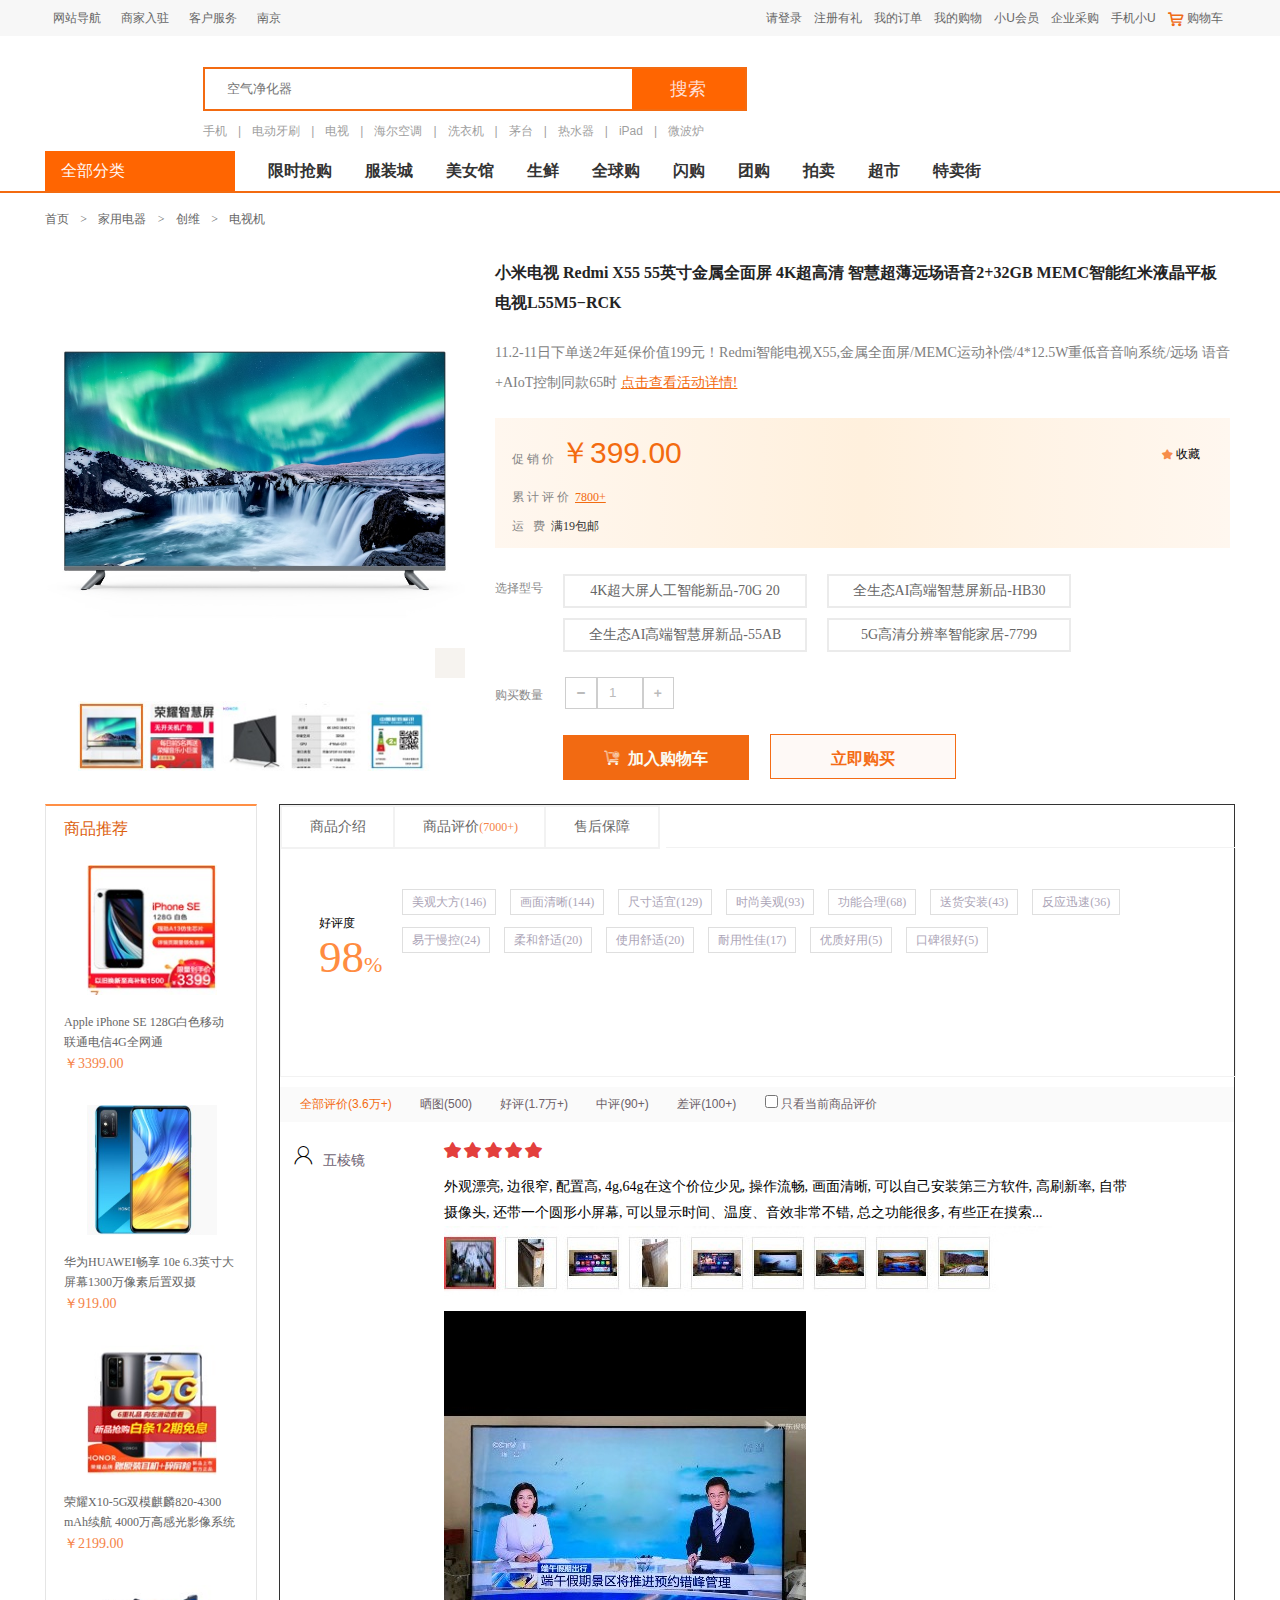
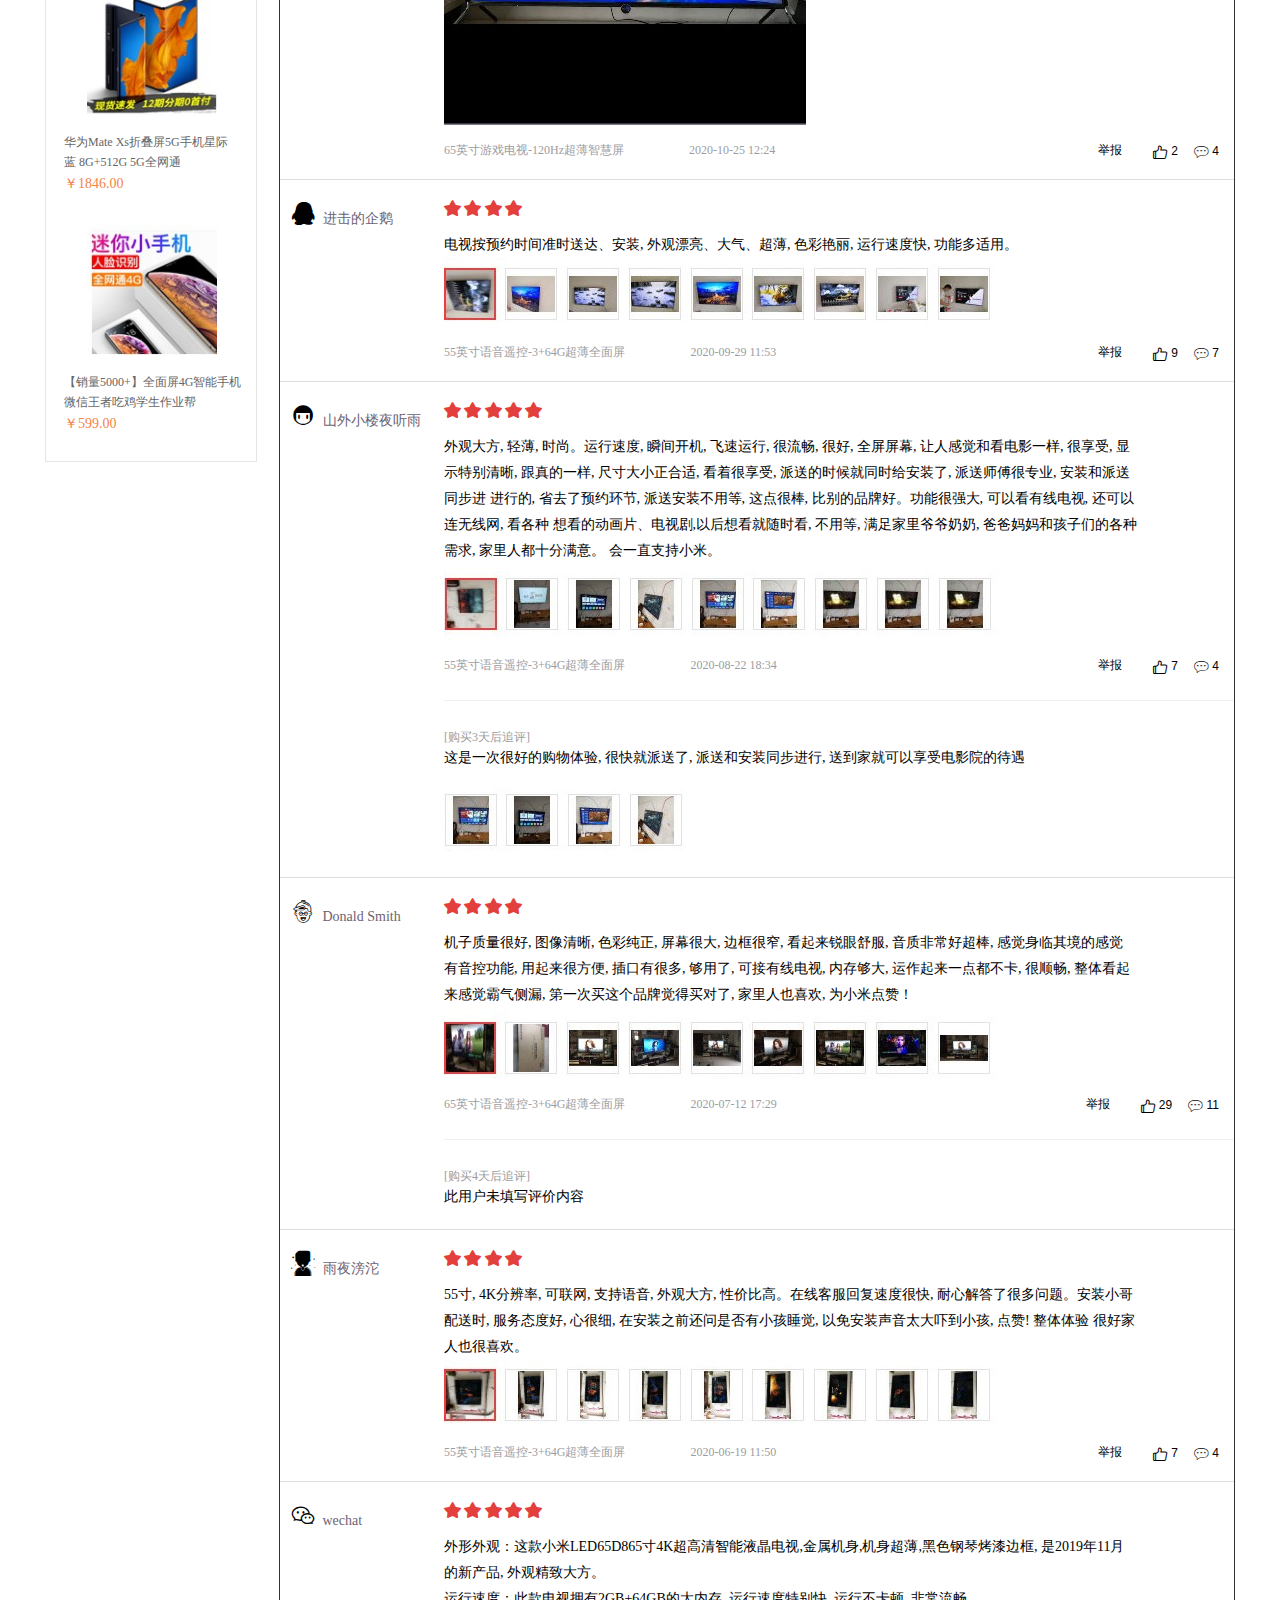
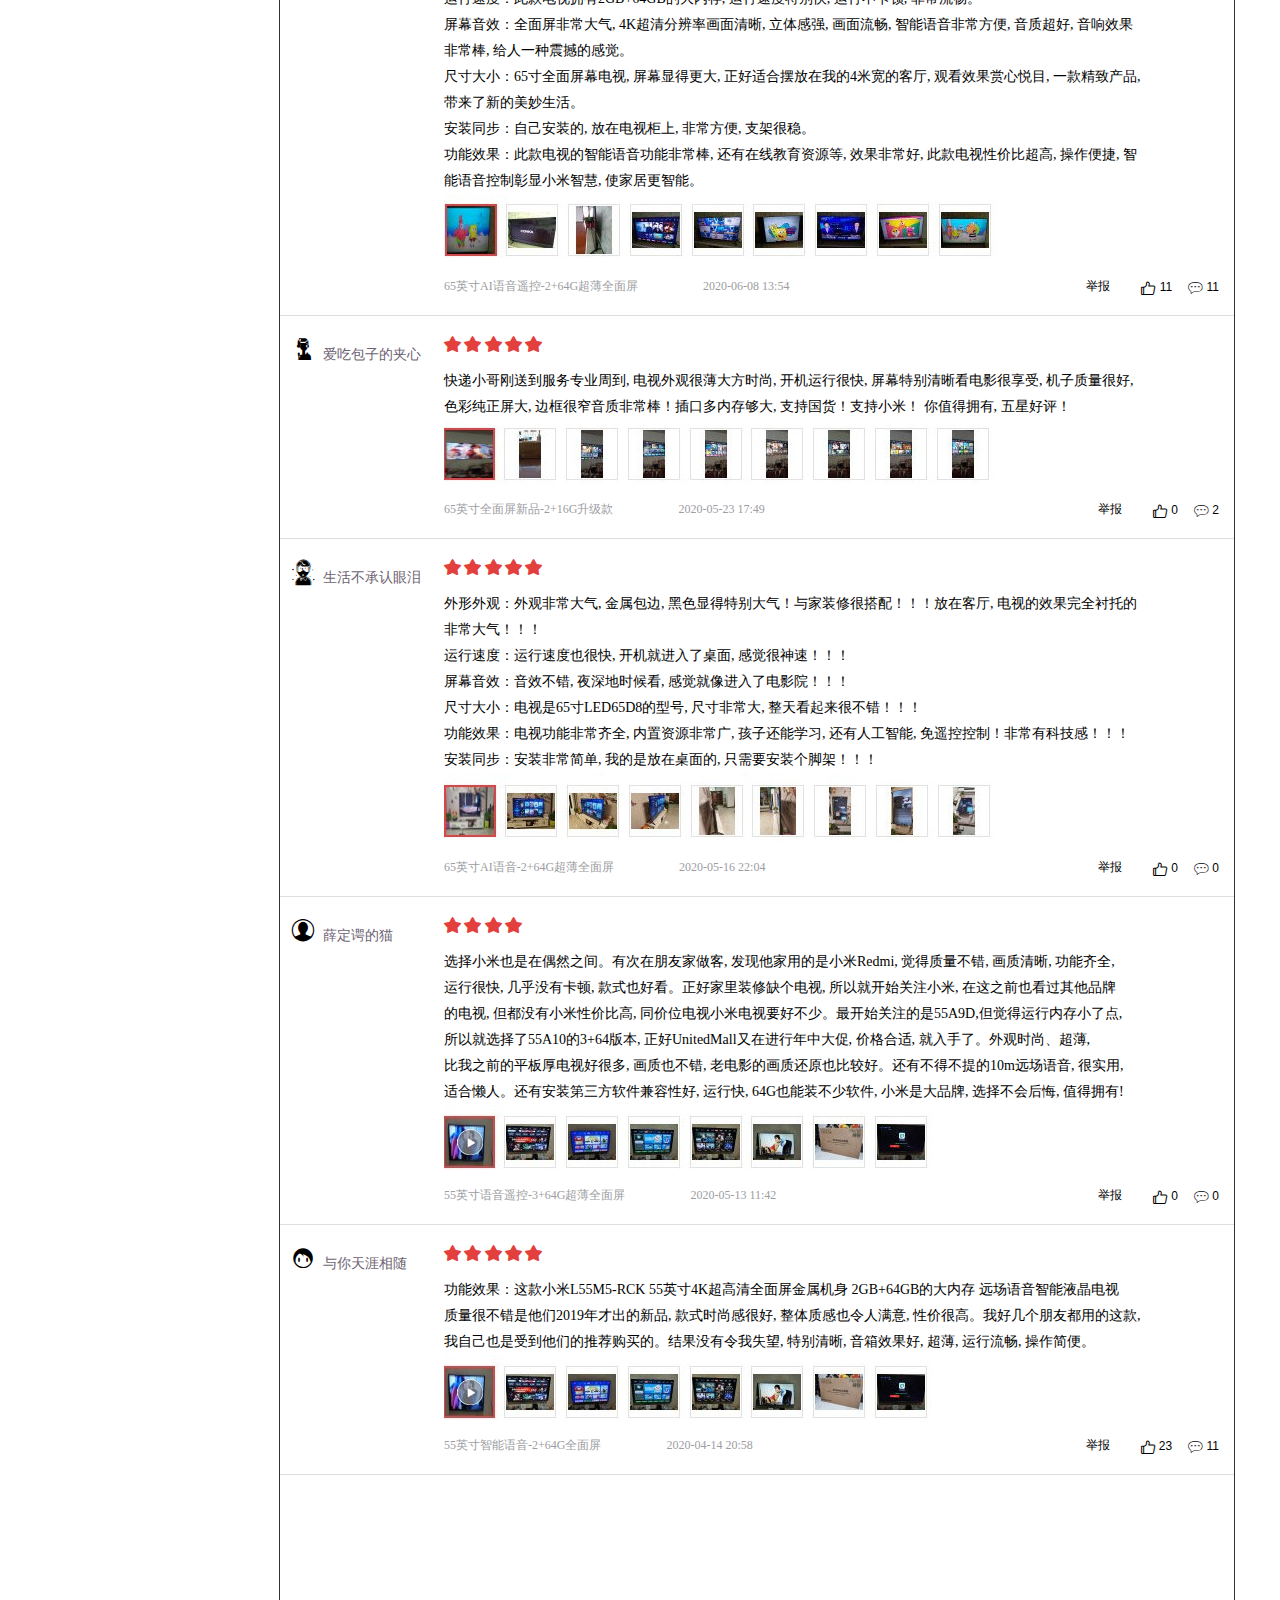
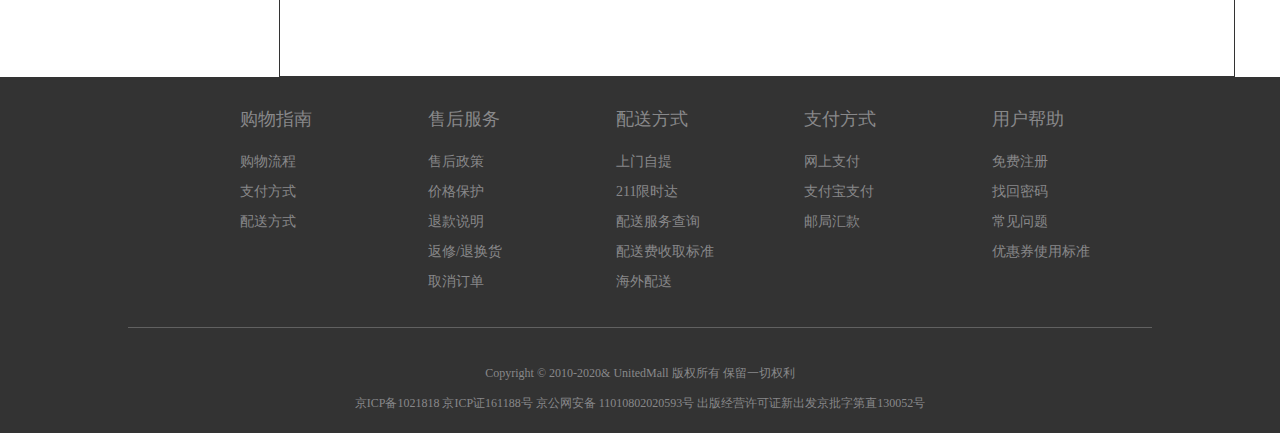
==== commit 3ae7260e: "commit comment list" ====
--- a/uMall/html/comment.html
+++ b/uMall/html/comment.html
@@ -18,6 +18,7 @@
     <link rel="stylesheet" href="../assets/fontlist/iconfont.css">
     <!-- 字体样式 css -->
     <link rel="stylesheet" href="../assets/font/iconfont.css">
+    
 </head>
 <body>
     <!-- top-->
@@ -540,6 +541,62 @@
                             </div>
                         </div>
                     </div>
+                    <div class="commentitem">
+                        <i class="avatar iconfont icon-touxiang1">
+                            <b class="nickname">薛定谔的猫</b>
+                        </i>
+                        <div class="commentcontent">
+                            <em class="iconfont icon-xingxing1"></em>
+                            <em class="iconfont icon-xingxing1"></em>
+                            <em class="iconfont icon-xingxing1"></em>
+                            <em class="iconfont icon-xingxing1"></em>
+                            <p>
+                                选择小米也是在偶然之间。有次在朋友家做客, 发现他家用的是小米Redmi, 觉得质量不错, 画质清晰, 功能齐全,
+                                <br>运行很快, 几乎没有卡顿, 款式也好看。正好家里装修缺个电视, 所以就开始关注小米, 在这之前也看过其他品牌
+                                <br>的电视, 但都没有小米性价比高, 同价位电视小米电视要好不少。最开始关注的是55A9D,但觉得运行内存小了点,
+                                <br>所以就选择了55A10的3+64版本, 正好UnitedMall又在进行年中大促, 价格合适, 就入手了。外观时尚、超薄, 
+                                <br>比我之前的平板厚电视好很多, 画质也不错, 老电影的画质还原也比较好。还有不得不提的10m远场语音, 很实用, 
+                                <br>适合懒人。还有安装第三方软件兼容性好, 运行快, 64G也能装不少软件, 小米是大品牌, 选择不会后悔, 值得拥有!
+                            </p>
+                            <img src="../images/comment11.jpg" alt="tvpicture">
+                            <div class="explain clearfix">
+                                <span class = "itemdesc fl">55英寸语音遥控-3+64G超薄全面屏</span>
+                                <span class = "time pl65 fl">2020-05-13 11:42</span>
+                                <ul>
+                                    <li class = "fr pr15"><i class="iconfont icon-pinglun"></i> 0</li>
+                                    <li class = "fr pr15"><i class="iconfont icon-dianzan1"></i> 0</li>
+                                    <li class = "fr pr30">举报</li>
+                                </ul>
+                            </div>
+                        </div>
+                    </div>
+                    <div class="commentitem">
+                        <i class="avatar iconfont icon-icon32">
+                            <b class="nickname">与你天涯相随</b>
+                        </i>
+                        <div class="commentcontent">
+                            <em class="iconfont icon-xingxing1"></em>
+                            <em class="iconfont icon-xingxing1"></em>
+                            <em class="iconfont icon-xingxing1"></em>
+                            <em class="iconfont icon-xingxing1"></em>
+                            <em class="iconfont icon-xingxing1"></em>
+                            <p>
+                               功能效果：这款小米L55M5-RCK 55英寸4K超高清全面屏金属机身 2GB+64GB的大内存 远场语音智能液晶电视
+                               <br>质量很不错是他们2019年才出的新品, 款式时尚感很好, 整体质感也令人满意, 性价很高。我好几个朋友都用的这款,
+                               <br>我自己也是受到他们的推荐购买的。结果没有令我失望, 特别清晰, 音箱效果好, 超薄, 运行流畅, 操作简便。
+                            </p>
+                            <img src="../images/comment11.jpg" alt="tvpicture">
+                            <div class="explain clearfix">
+                                <span class = "itemdesc fl">55英寸智能语音-2+64G全面屏</span>
+                                <span class = "time pl65 fl">2020-04-14 20:58</span>
+                                <ul>
+                                    <li class = "fr pr15"><i class="iconfont icon-pinglun"></i> 11</li>
+                                    <li class = "fr pr15"><i class="iconfont icon-dianzan1"></i> 23</li>
+                                    <li class = "fr pr30">举报</li>
+                                </ul>
+                            </div>
+                        </div>
+                    </div>
                 </div>
             </div>
             <div style="clear: both;"></div>       
--- a/uMall/css/comment.css
+++ b/uMall/css/comment.css
@@ -430,7 +430,7 @@
 }
 main .container .rightpanel{
     width: 954px;
-    height: 4136px;
+    height: 4071px;
     border:1px solid #333;
     margin:23px 0 0 22px;
 }
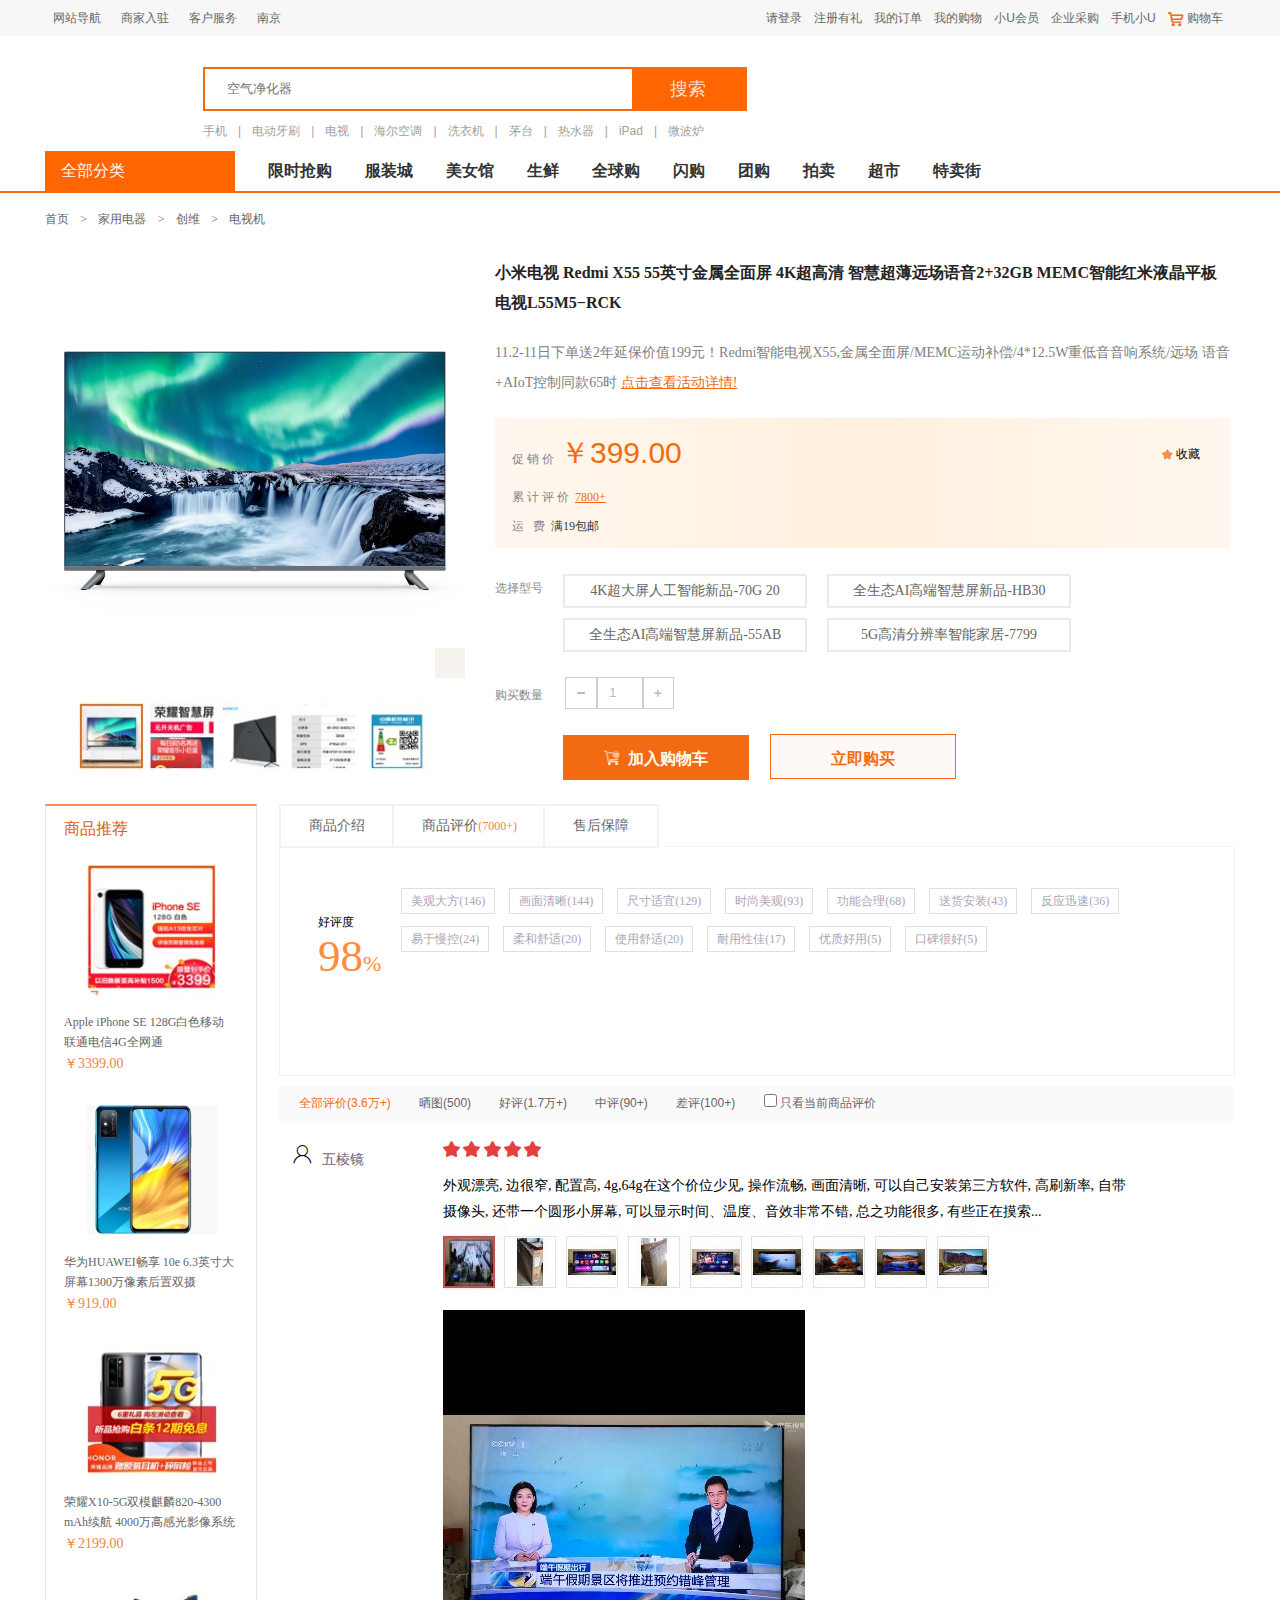
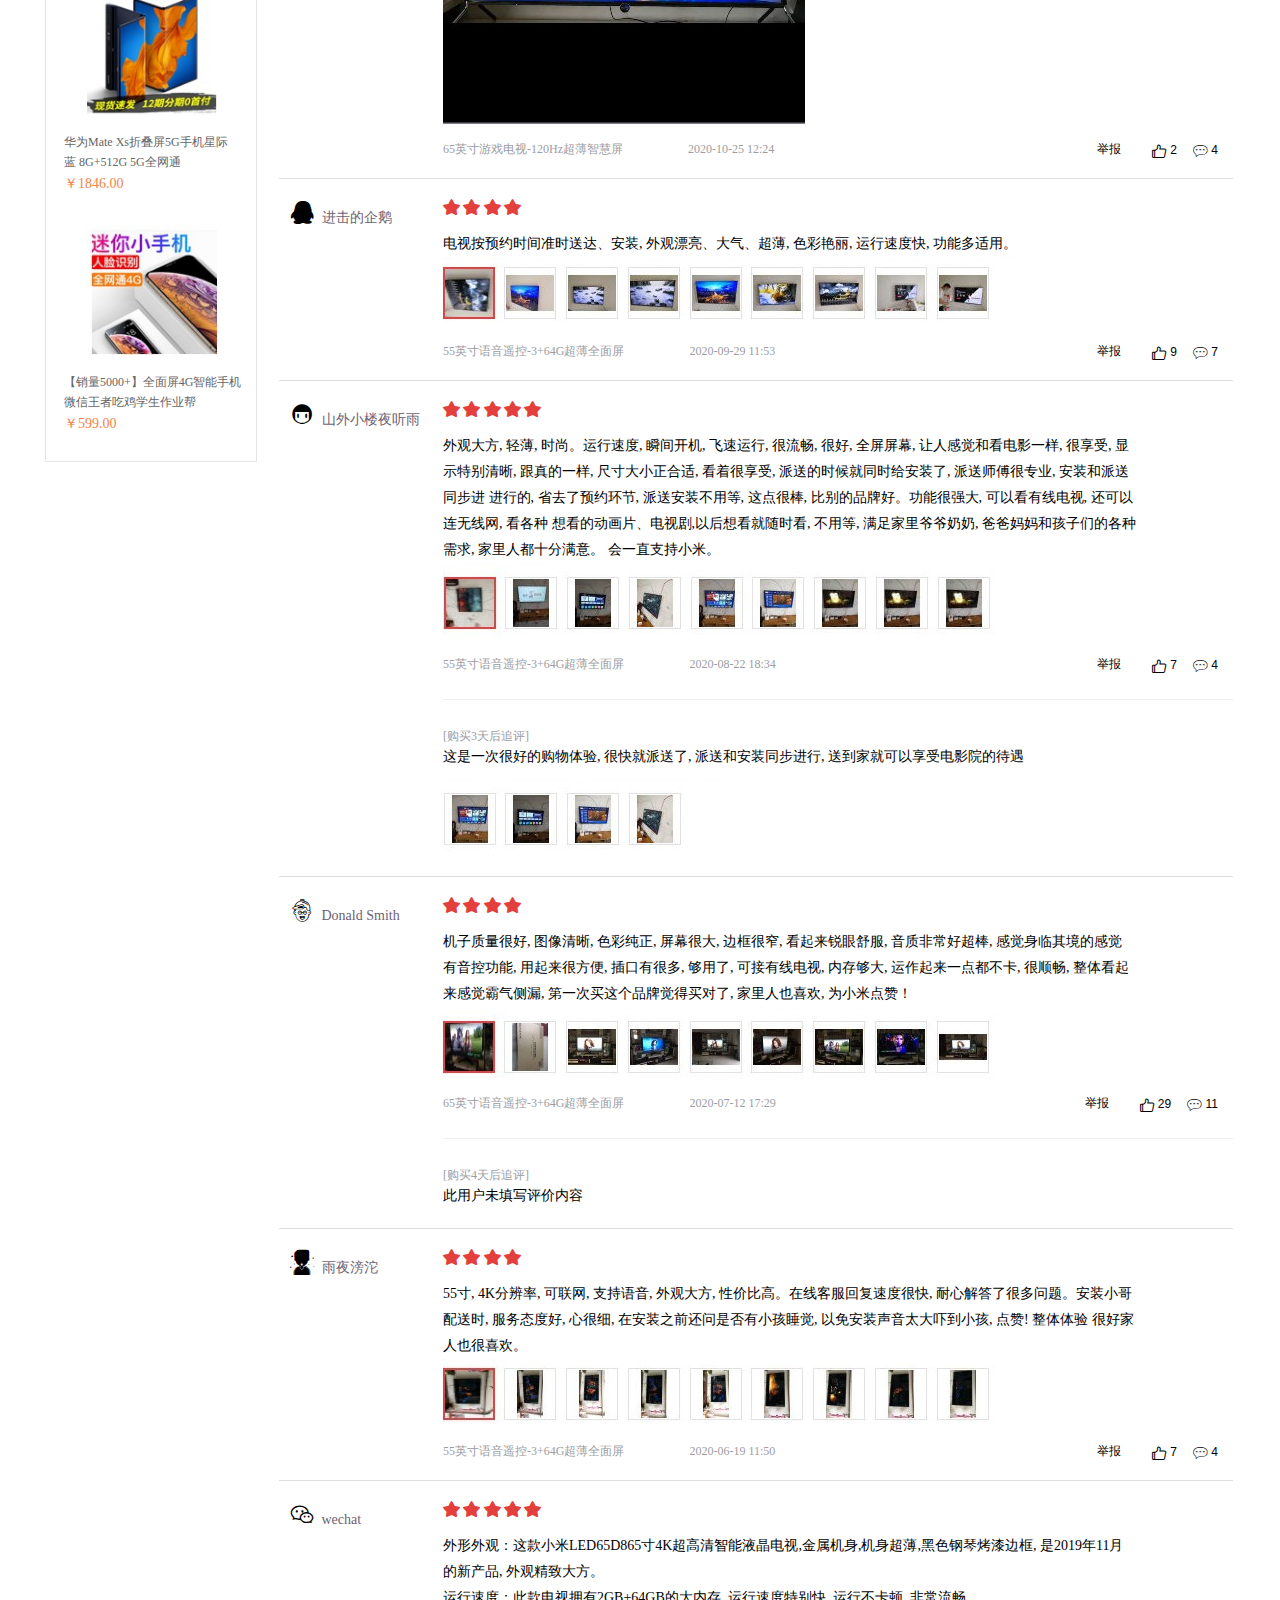
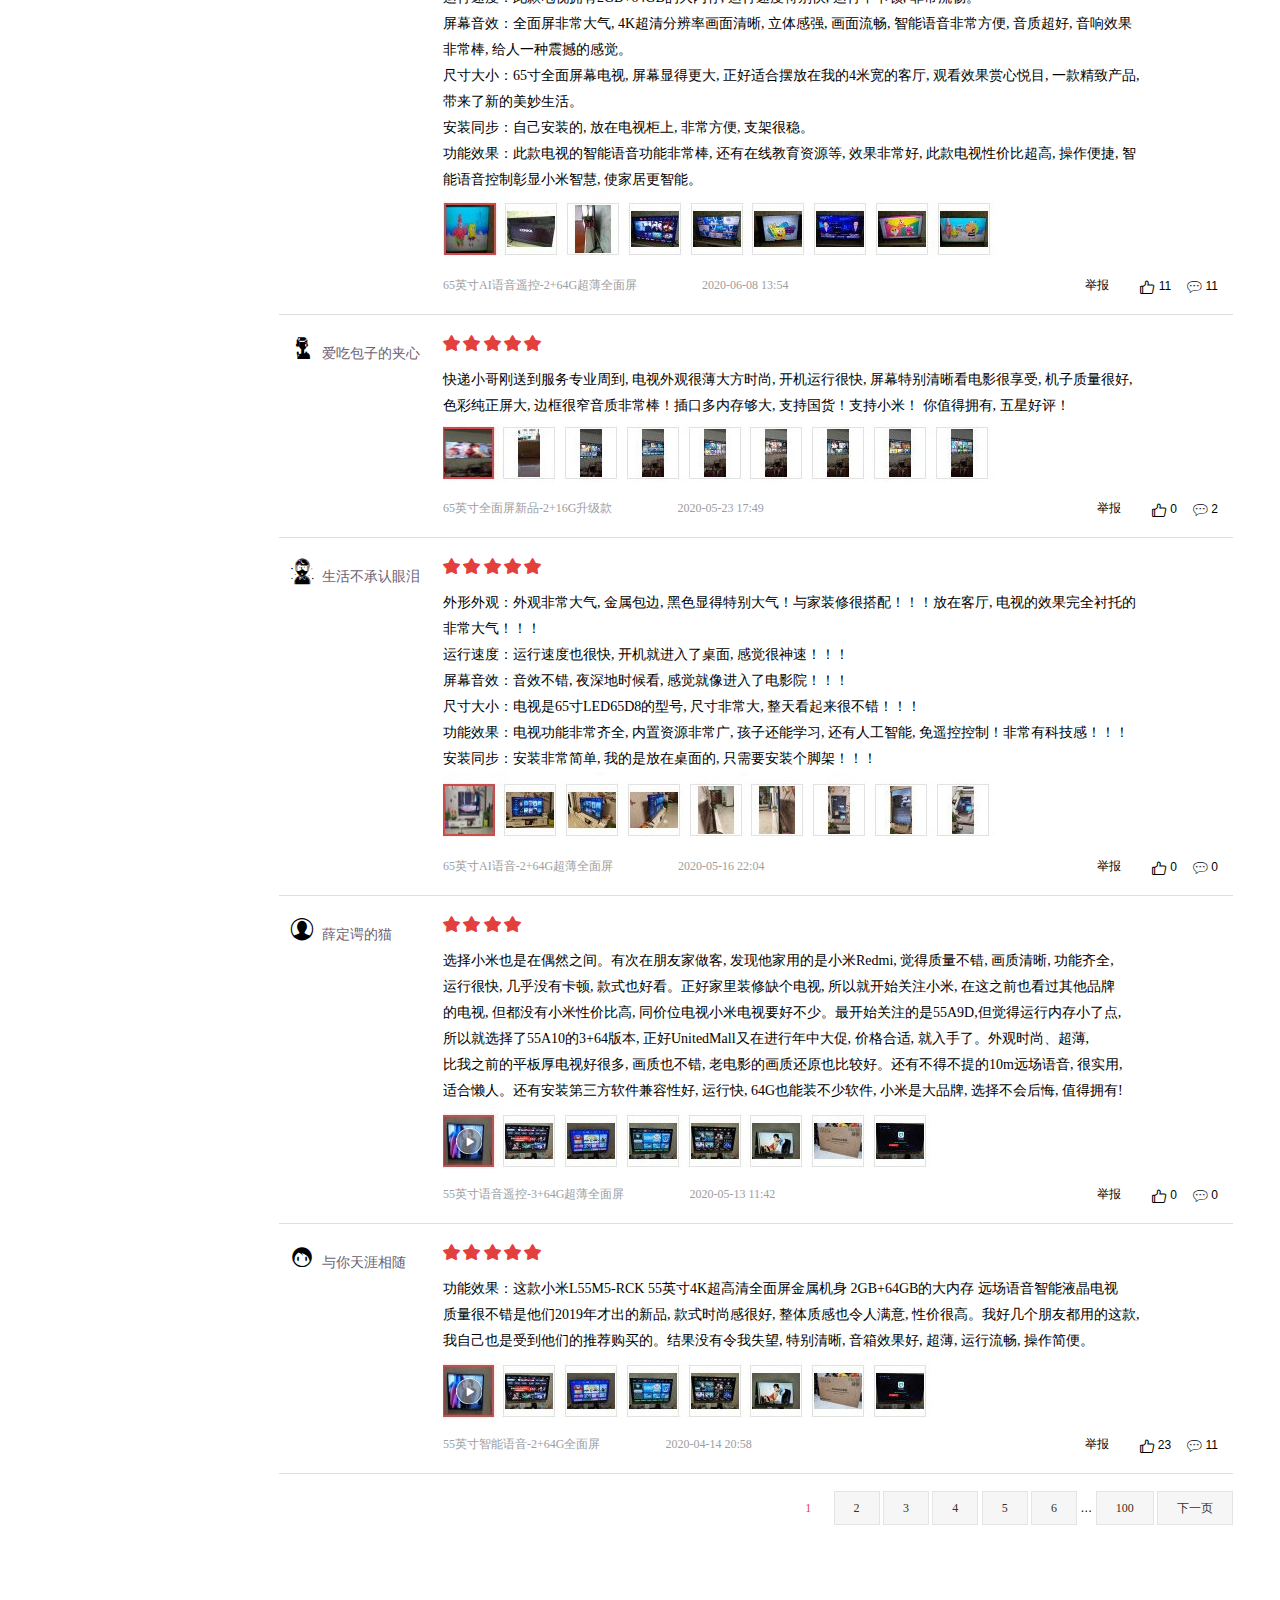
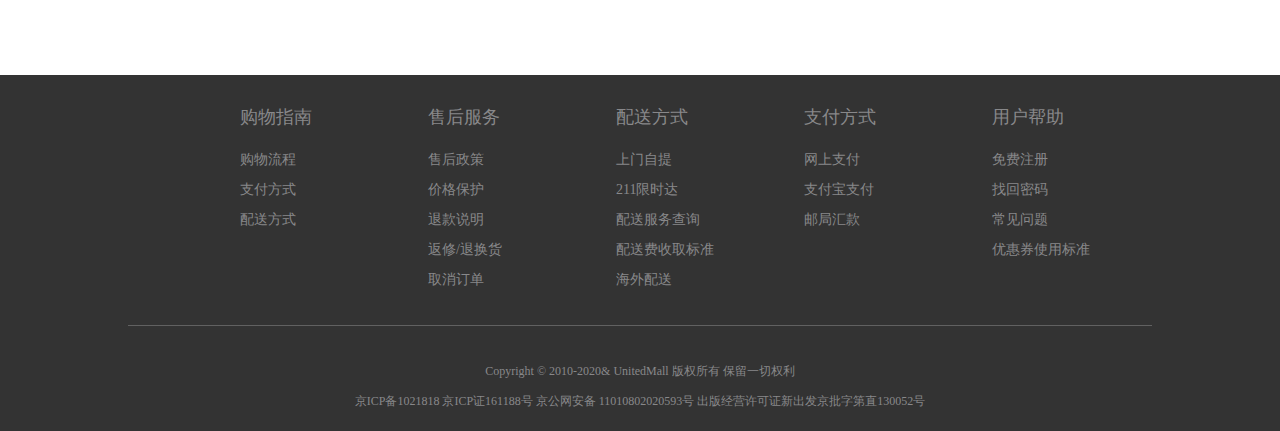
==== commit ca23f033: "commit comment page" ====
--- a/uMall/html/comment.html
+++ b/uMall/html/comment.html
@@ -246,6 +246,7 @@
 
             <!-- right panel -->
             <div class="rightpanel fl">
+                <!-- product details -->
                 <div class="productdetail clearfix">
                     <!-- label -->
                     <div class="label">
@@ -296,7 +297,7 @@
 
                 <!-- commentlist -->
                 <div class="commentlist">
-                    <div class="commentitem">
+                    <div class="commentitem clearfix">
                         <i class="avatar iconfont icon-touxiang">
                             <b class="nickname">五棱镜</b>
                         </i>
@@ -323,7 +324,7 @@
                             </div>
                         </div>
                     </div>
-                    <div class="commentitem">
+                    <div class="commentitem clearfix">
                         <i class="avatar iconfont icon-qq">
                             <b class="nickname">进击的企鹅</b>
                         </i>
@@ -349,7 +350,7 @@
                         
 
                     </div>
-                    <div class="commentitem">
+                    <div class="commentitem clearfix">
                         <i class="avatar iconfont icon-icon27">
                             <b class="nickname">山外小楼夜听雨</b>
                         </i>
@@ -388,7 +389,7 @@
                         
 
                     </div>
-                    <div class="commentitem">
+                    <div class="commentitem clearfix">
                         <i class="avatar iconfont icon-icon-test7">
                             <b class="nickname">Donald Smith</b>
                         </i>
@@ -423,7 +424,7 @@
                         
 
                     </div>
-                    <div class="commentitem">
+                    <div class="commentitem clearfix">
                         <i class="avatar iconfont icon-huabanfuben">
                             <b class="nickname">雨夜滂沱</b>
                         </i>
@@ -449,7 +450,7 @@
                             </div>
                         </div>
                     </div>
-                    <div class="commentitem">
+                    <div class="commentitem clearfix">
                         <i class="avatar iconfont icon-weixin">
                             <b class="nickname">wechat</b>
                         </i>
@@ -483,7 +484,7 @@
                             </div>
                         </div>
                     </div>
-                    <div class="commentitem">
+                    <div class="commentitem clearfix">
                         <i class="avatar iconfont icon-BARISTA">
                             <b class="nickname">爱吃包子的夹心</b>
                         </i>
@@ -510,7 +511,7 @@
                             </div>
                         </div>
                     </div>
-                    <div class="commentitem">
+                    <div class="commentitem clearfix">
                         <i class="avatar iconfont icon-huabanfuben1">
                             <b class="nickname">生活不承认眼泪</b>
                         </i>
@@ -541,7 +542,7 @@
                             </div>
                         </div>
                     </div>
-                    <div class="commentitem">
+                    <div class="commentitem clearfix">
                         <i class="avatar iconfont icon-touxiang1">
                             <b class="nickname">薛定谔的猫</b>
                         </i>
@@ -570,7 +571,7 @@
                             </div>
                         </div>
                     </div>
-                    <div class="commentitem">
+                    <div class="commentitem clearfix">
                         <i class="avatar iconfont icon-icon32">
                             <b class="nickname">与你天涯相随</b>
                         </i>
@@ -598,6 +599,21 @@
                         </div>
                     </div>
                 </div>
+                <div style="clear: both;"></div>
+
+                <!-- page number navigation -->
+                <div class="pagenum fr">
+                    <a href="#" class="first">1</a>
+                    <a href="#">2</a>
+                    <a href="#">3</a>
+                    <a href="#">4</a>
+                    <a href="#">5</a>
+                    <a href="#">6</a>
+                    <span>&hellip;</span>
+                    <a href="#">100</a>
+                    <a href="#">下一页</a>
+                </div>
+                <div style="clear: both;"></div>
             </div>
             <div style="clear: both;"></div>       
         </div>
--- a/uMall/css/comment.css
+++ b/uMall/css/comment.css
@@ -431,7 +431,6 @@
 main .container .rightpanel{
     width: 954px;
     height: 4071px;
-    border:1px solid #333;
     margin:23px 0 0 22px;
 }
 
@@ -569,6 +568,22 @@
 main .container .rightpanel .commentlist .commentitem .commentcontent .addcomment > p{
     font:14px/1 "微软雅黑";
 }
+main .container .rightpanel .pagenum {
+    margin-top: 17px;
+}
+main .container .rightpanel .pagenum > a{
+    display: inline-block;
+    font:12px/1 "微软雅黑";
+    color:#3b3120;
+    padding: 10px 19px;
+    border: 1px solid #e4e4e4;
+    background-color: #f6f6f6;
+}
+main .container .rightpanel .pagenum .first{
+    color: #E34249;
+    border: none;
+    background-color: #ffffff;
+}
 footer{
     height: 356px;
     background-color: #333333;
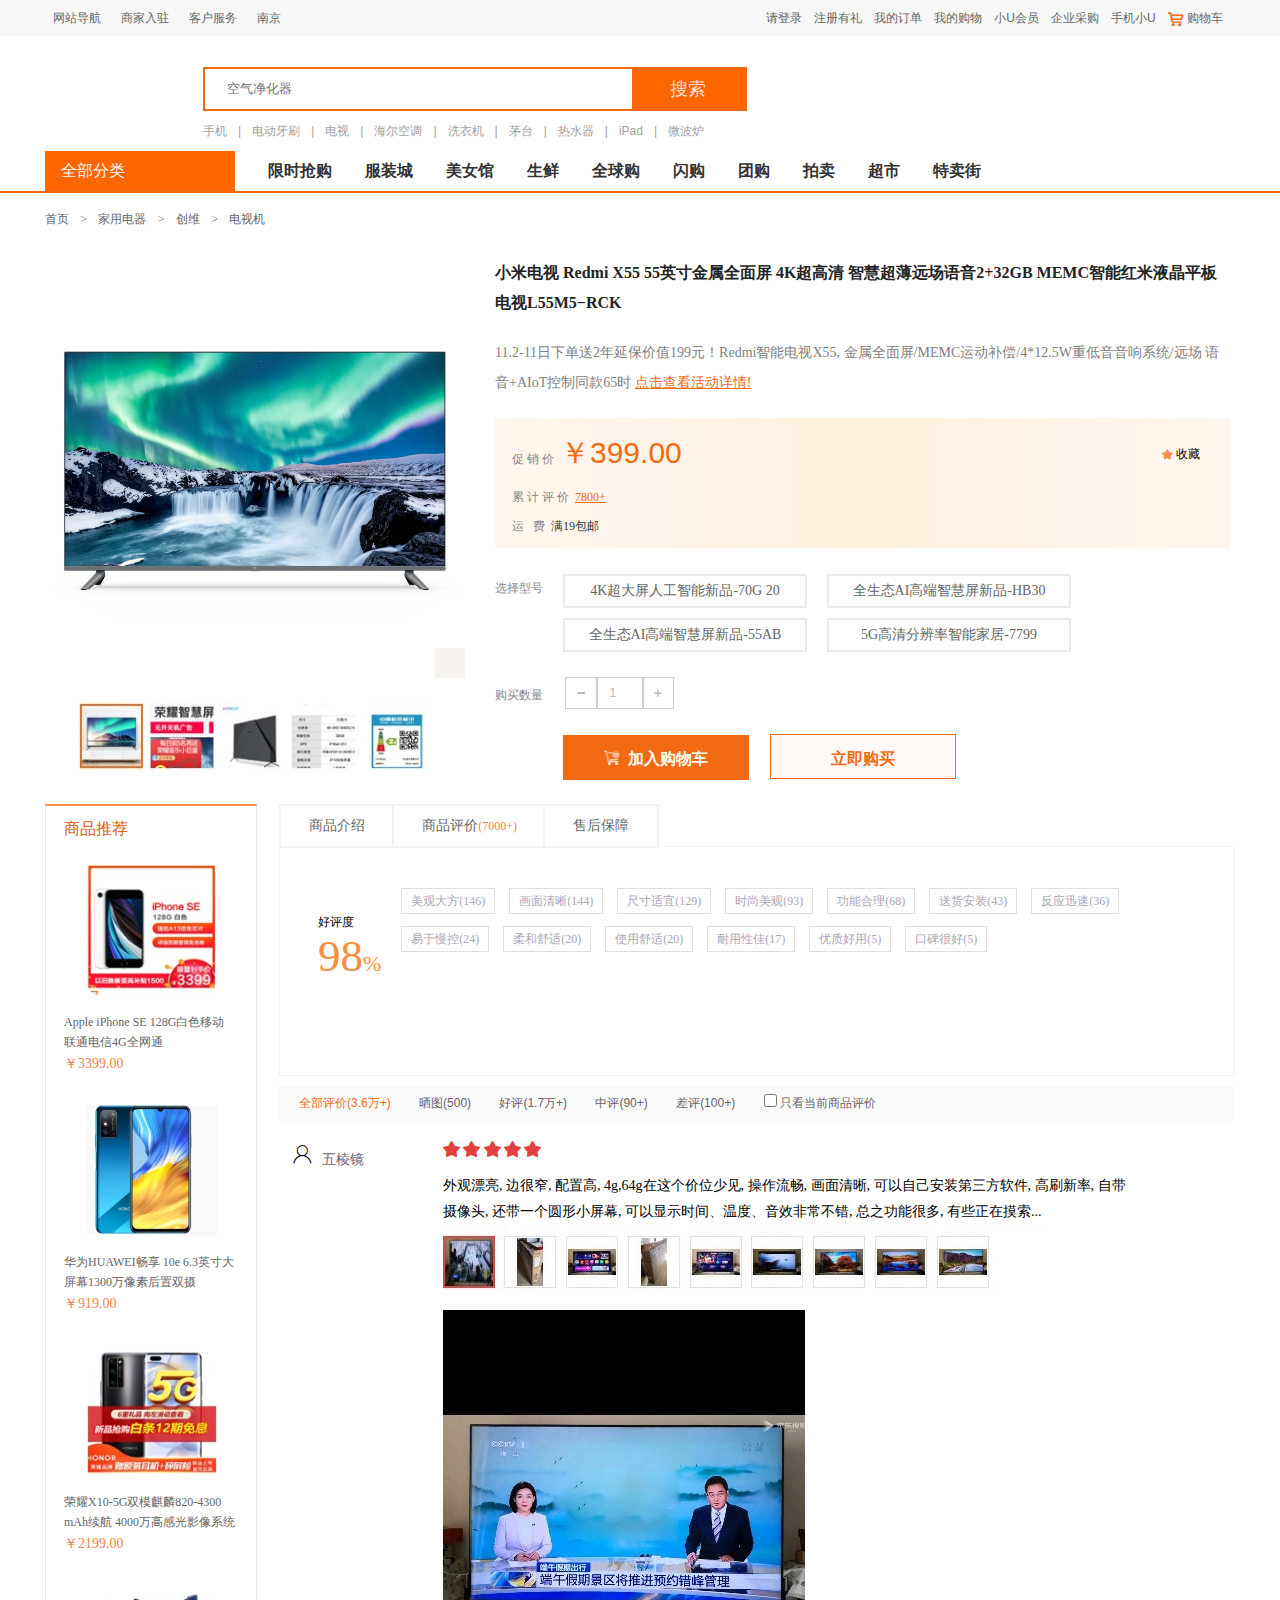
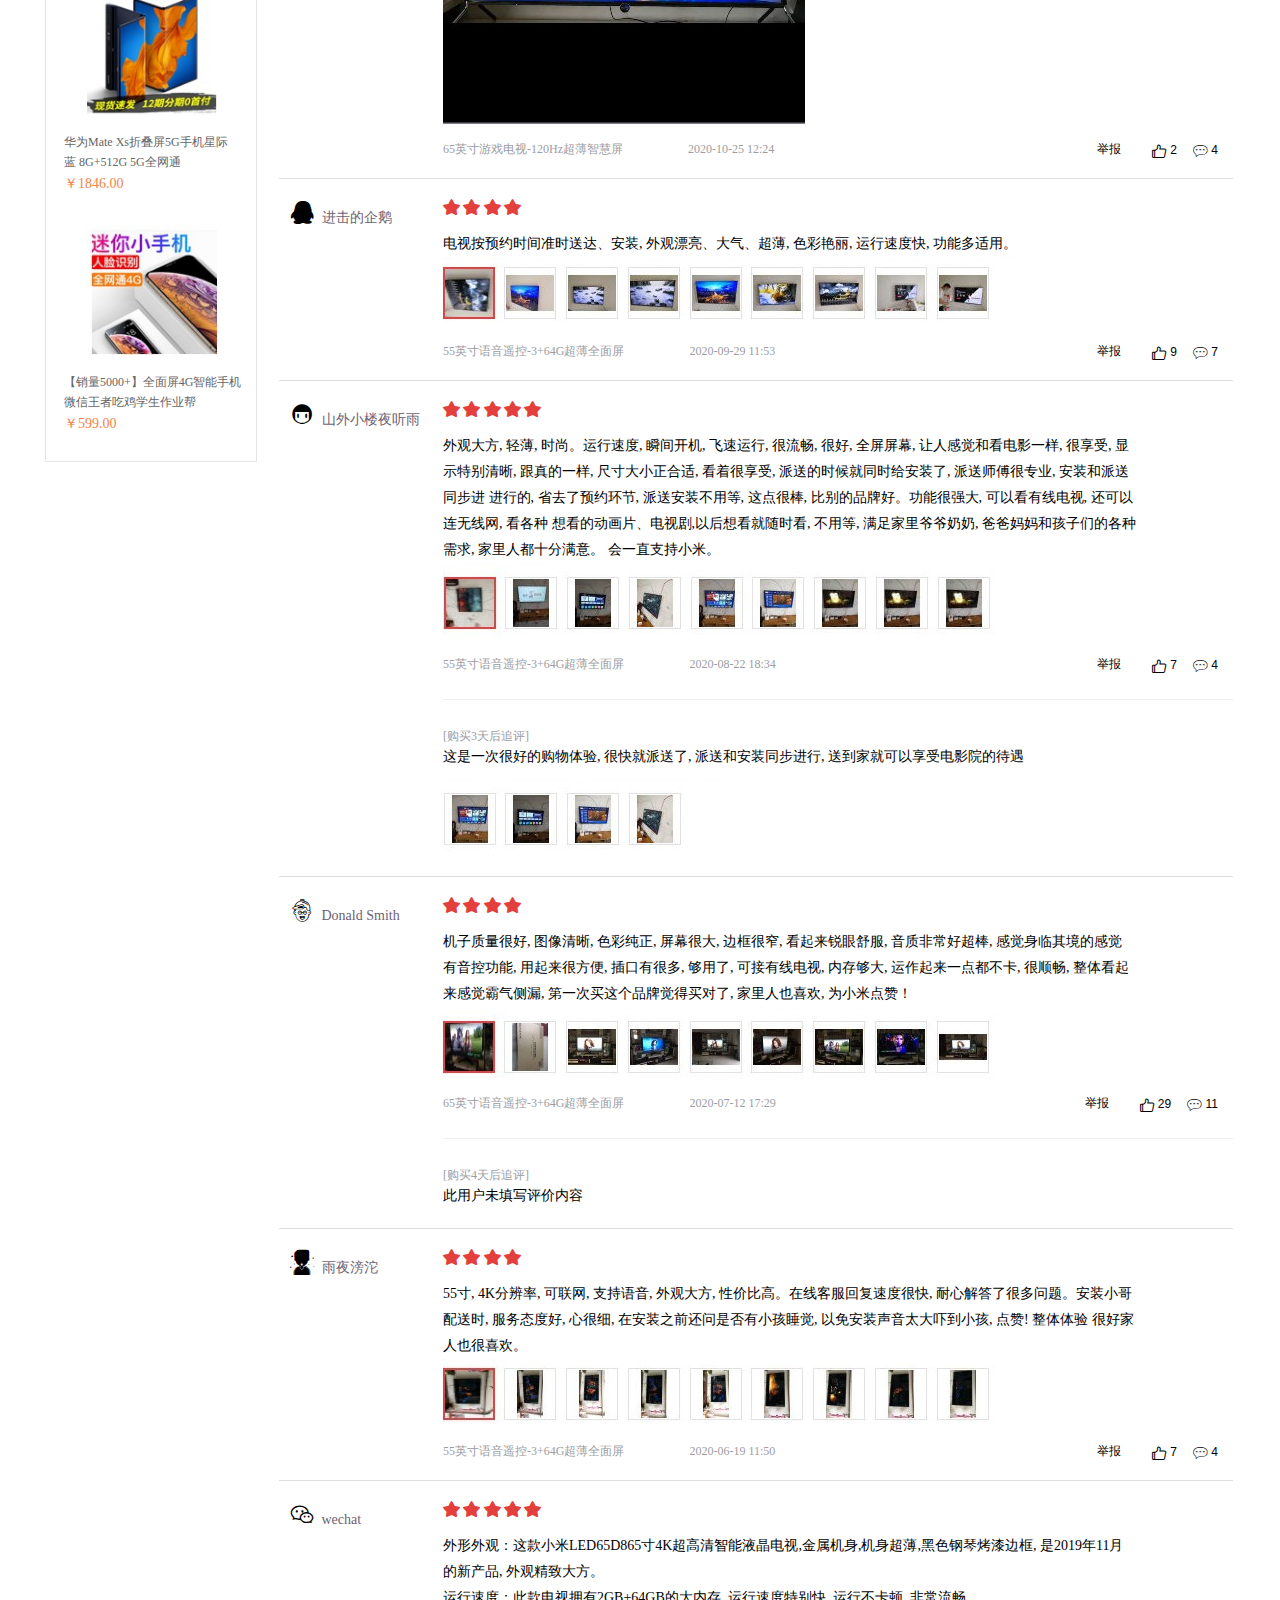
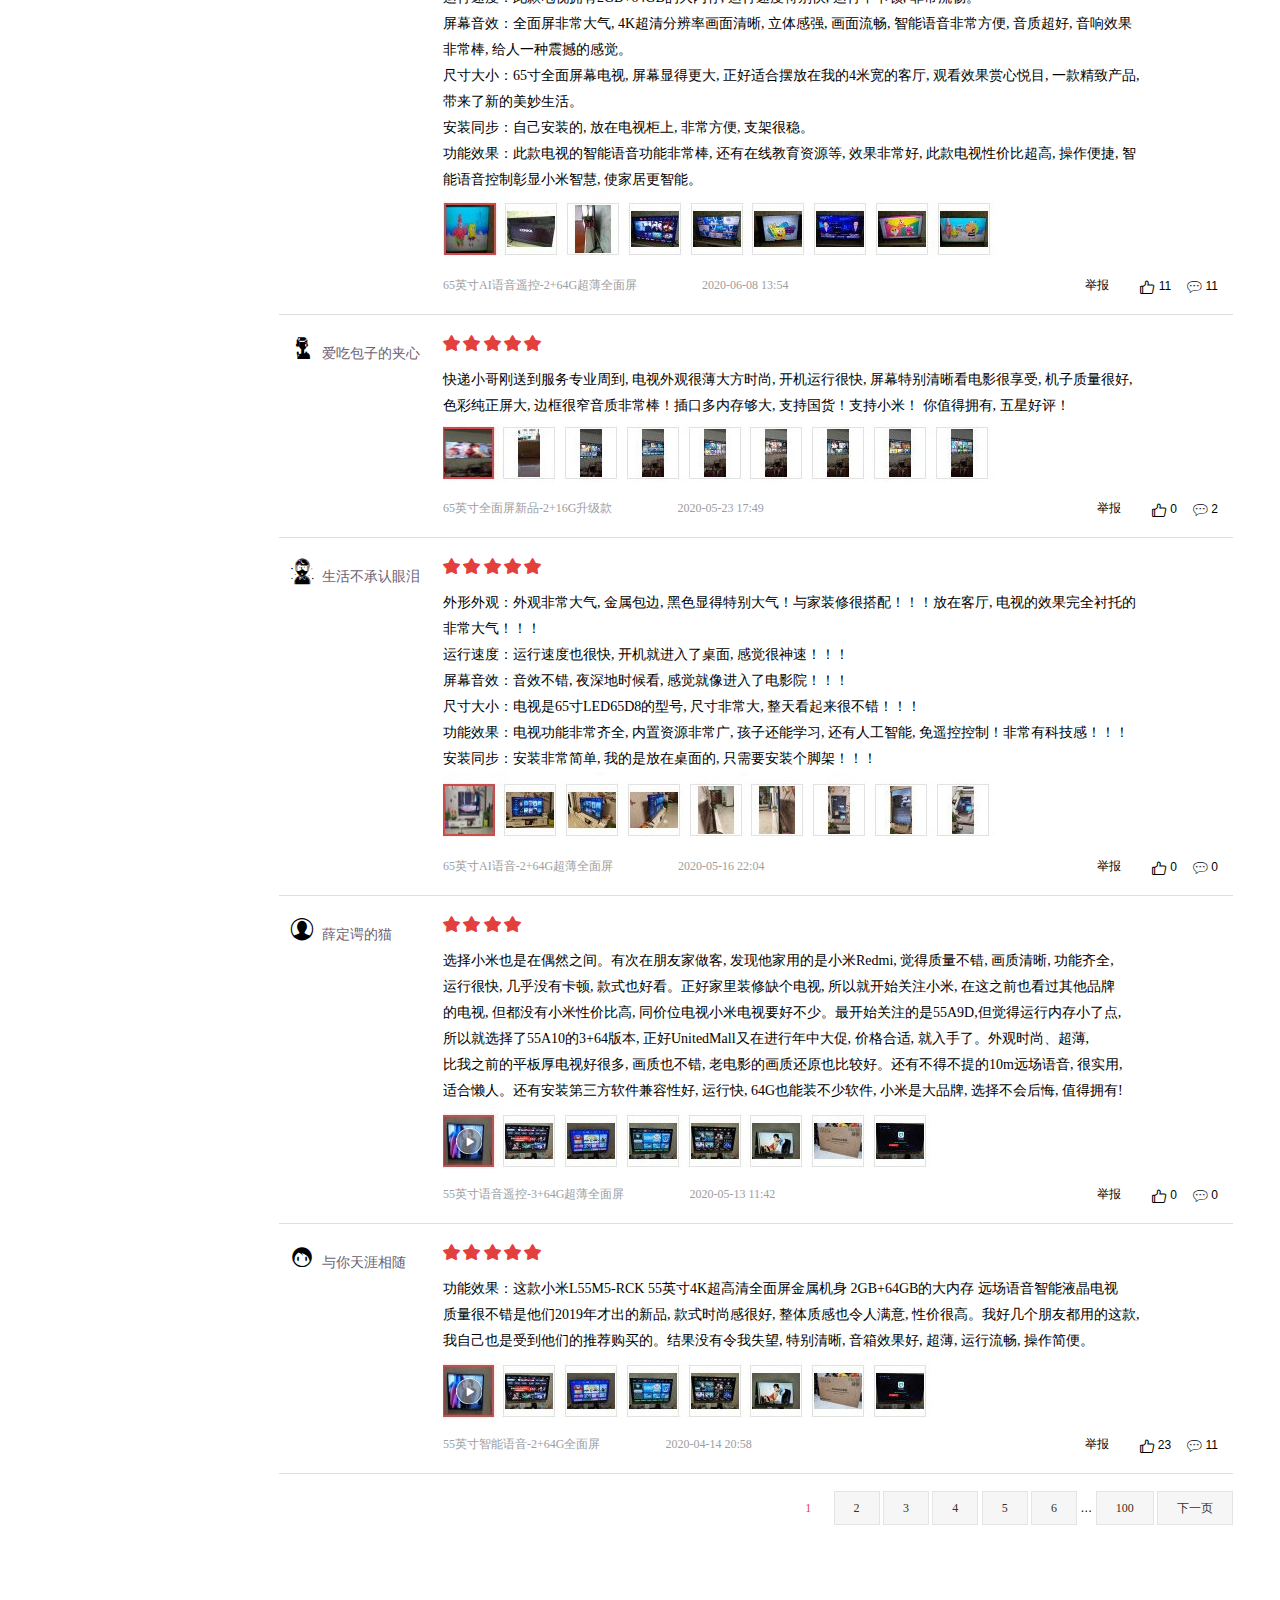
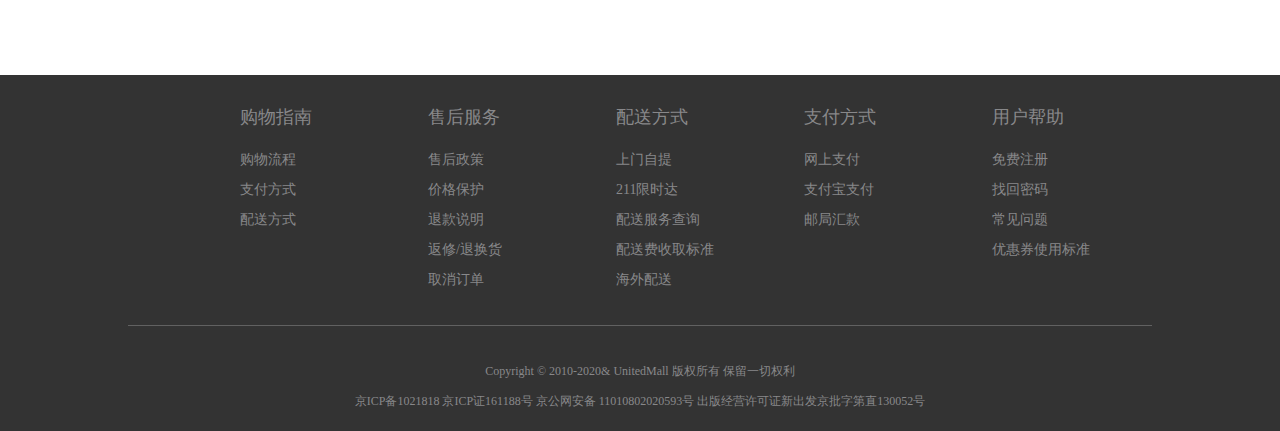
==== commit 348f186d: "update comment.html" ====
--- a/uMall/html/comment.html
+++ b/uMall/html/comment.html
@@ -26,7 +26,7 @@
         <div class="container clearfix">
             <ul class = "ulleft fl">
                 <li class = "active">
-                    <a href="#">网站导航</a>
+                    <a href="../index.html">网站导航</a>
                     <i class="iconfont icon-down"></i>
                 </li>
                 <li>
@@ -44,12 +44,12 @@
                 </li>
             </ul>
             <ul class = "ulright fr">
-                <li><a href="../html/login.html">请登录</a></li>
-                <li><a href="../html/register.html">注册有礼</a></li>
+                <li><a href="./login.html">请登录</a></li>
+                <li><a href="./register.html">注册有礼</a></li>
                 <li><a href="#">我的订单</a>
                     <i class="iconfont icon-down"></i>
                 </li>
-                <li><a href="#">我的购物</a>
+                <li><a href="./shoppingcart.html">我的购物</a>
                     <i class="iconfont icon-down"></i>
                 </li>
                 <li><a href="#">小U会员</a>
@@ -59,7 +59,7 @@
                 <li><a href="#">手机小U</a></li>
                 <li>
                     <em class="iconfont icon-gouwuchekong"></em>
-                    <a href="#">购物车</a>
+                    <a href="./shoppingcart.html">购物车</a>
                 </li>
             </ul>
         </div>
@@ -97,16 +97,16 @@
                  全部分类
              </h3>
              <ul class="rightnav">
-                 <li><a href="#">限时抢购</a></li>
-                 <li><a href="#">服装城</a></li>
-                 <li><a href="#">美女馆</a></li>
-                 <li><a href="#">生鲜</a></li>
-                 <li><a href="#">全球购</a></li>
-                 <li><a href="#">闪购</a></li>
-                 <li><a href="#">团购</a></li>
-                 <li><a href="#">拍卖</a></li>
-                 <li><a href="#">超市</a></li>
-                 <li><a href="#">特卖街</a></li>
+                 <li><a href="./list.html">限时抢购</a></li>
+                 <li><a href="./list.html">服装城</a></li>
+                 <li><a href="./list.html">美女馆</a></li>
+                 <li><a href="./list.html">生鲜</a></li>
+                 <li><a href="./list.html">全球购</a></li>
+                 <li><a href="./list.html">闪购</a></li>
+                 <li><a href="./list.html">团购</a></li>
+                 <li><a href="./list.html">拍卖</a></li>
+                 <li><a href="./list.html">超市</a></li>
+                 <li><a href="./list.html">特卖街</a></li>
              </ul>
              <div style="clear: both;"></div>
          </div>
@@ -140,11 +140,10 @@
                 </div>
 
                 <div class="tvdesc fl">
-                    <h3>小米电视 Redmi X55 55英寸金属全面屏 4K超高清 智慧超薄远场语音2&plus;32GB MEMC智能红米液晶平板
-                        电视L55M5&minus;RCK
+                    <h3>小米电视 Redmi X55 55英寸金属全面屏 4K超高清 智慧超薄远场语音2&plus;32GB MEMC智能红米液晶平板电视L55M5&minus;RCK
                     </h3>
                     <p class = "intro">
-                      11.2-11日下单送2年延保价值199元！Redmi智能电视X55,金属全面屏/MEMC运动补偿/4*12.5W重低音音响系统/远场
+                      11.2-11日下单送2年延保价值199元！Redmi智能电视X55, 金属全面屏/MEMC运动补偿/4*12.5W重低音音响系统/远场
                       语音&plus;AIoT控制同款65时 <a href="#">点击查看活动详情!</a>
                     </p>
 
@@ -250,8 +249,8 @@
                 <div class="productdetail clearfix">
                     <!-- label -->
                     <div class="label">
-                        <a href="#" class = "productintro">商品介绍</a>
-                        <a href="#" class = "productcomment ml-4">商品评价<b>(7000+)</b></a>
+                        <a href="./detail.html" class = "productintro">商品介绍</a>
+                        <a href="./comment.html" class = "productcomment ml-4">商品评价<b>(7000+)</b></a>
                         <a href="#" class = "productguarante ml-5">售后保障</a>
                     </div>
                     <!-- product parameter -->
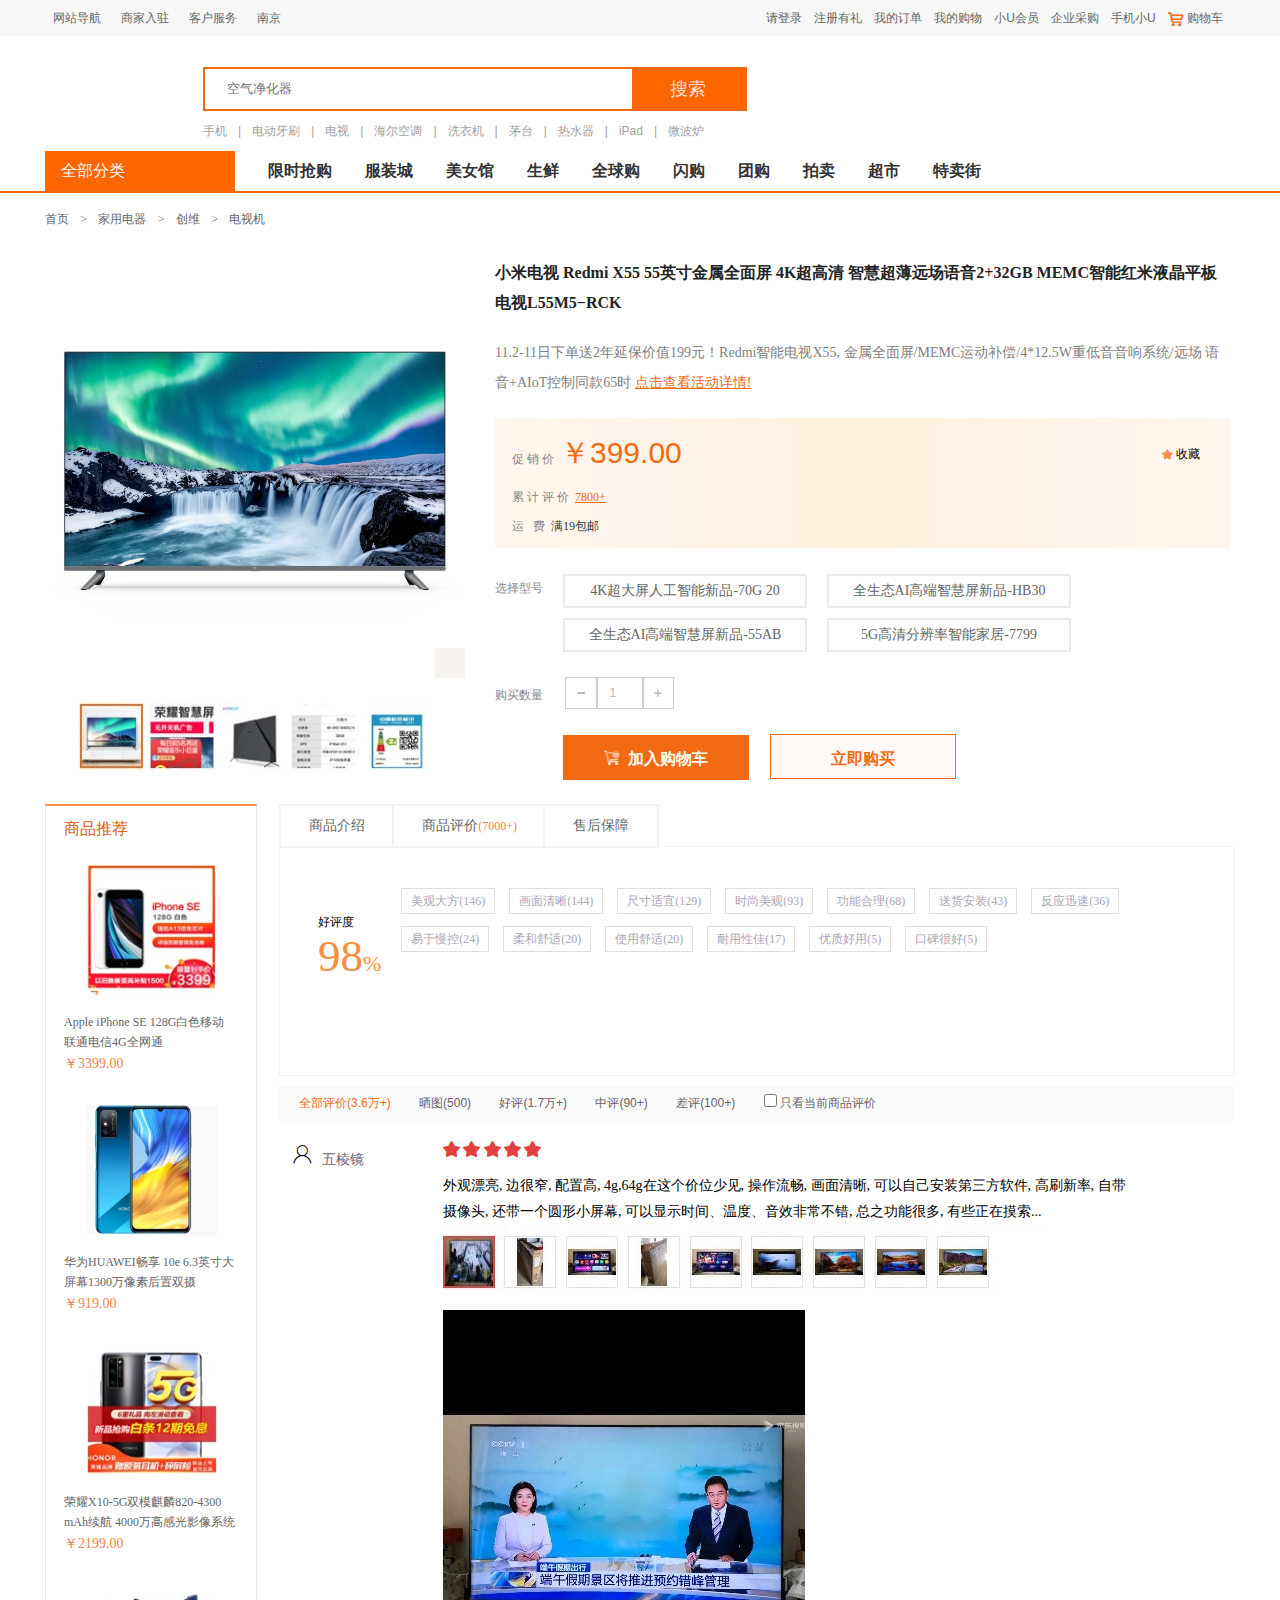
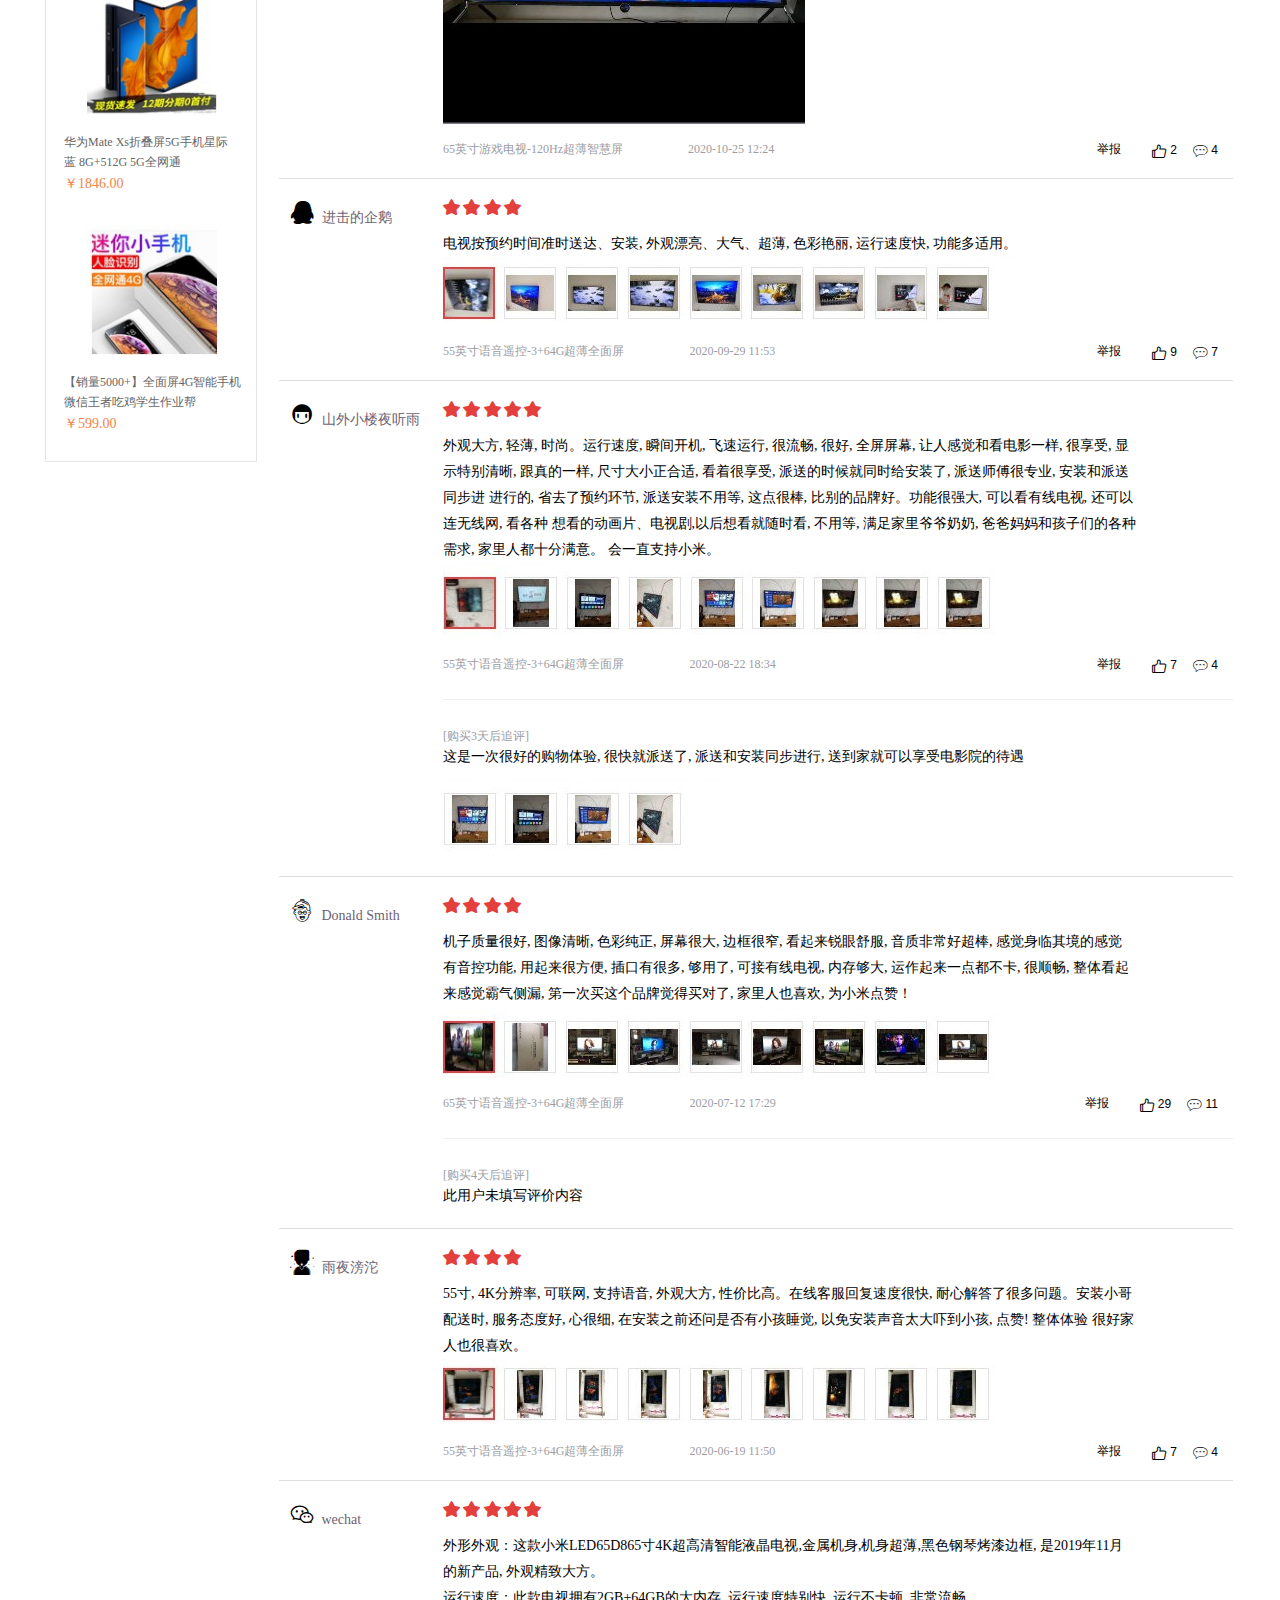
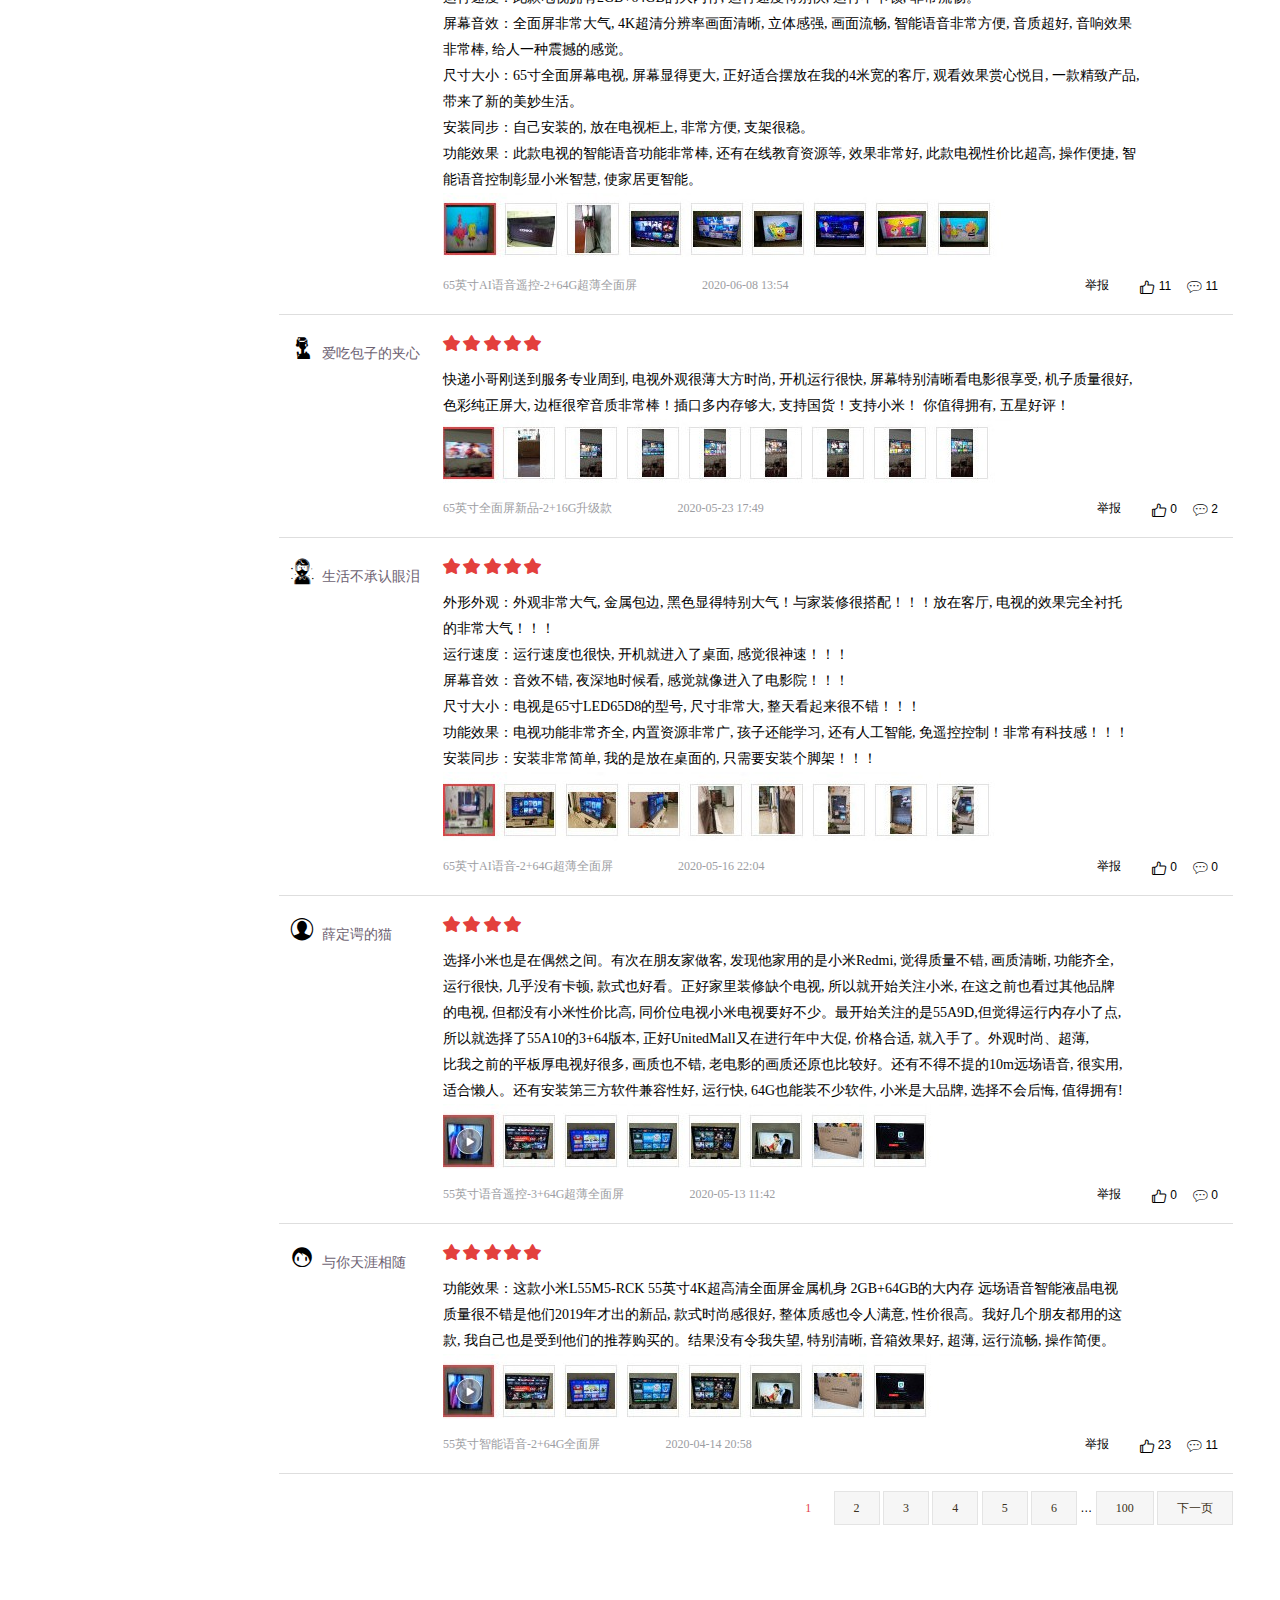
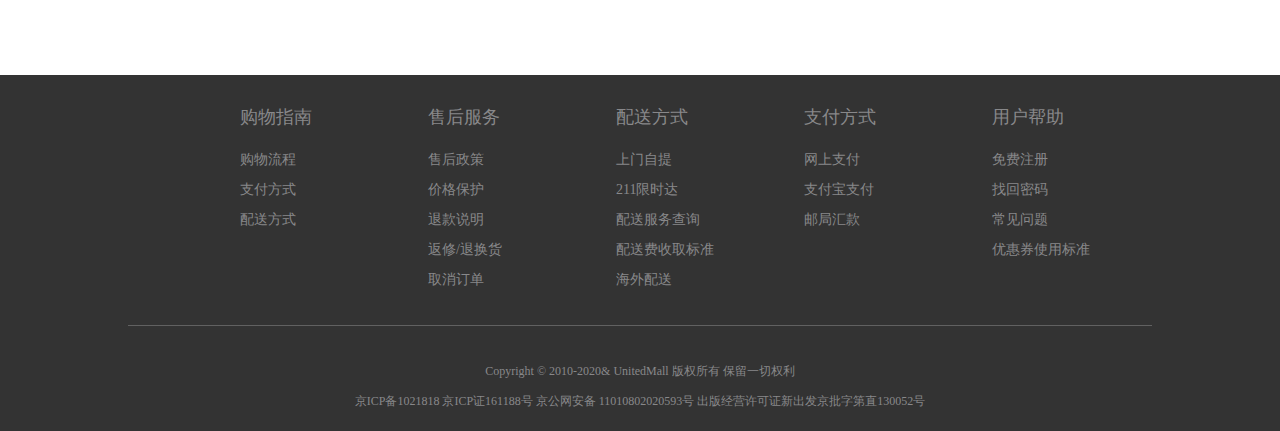
==== commit 029cf026: "update comment.html" ====
--- a/uMall/html/comment.html
+++ b/uMall/html/comment.html
@@ -116,13 +116,13 @@
     <main>
         <div class="container">
             <nav class="tvnav">
-                <a href="#">首页</a>
+                <a href="../index.html">首页</a>
                 <span>&gt;</span>
                 <a href="#">家用电器</a>
                 <span>&gt;</span>
                 <a href="#">创维</a>
                 <span>&gt;</span>
-                <a href="#">电视机</a>
+                <a href="./comment.html">电视机</a>
             </nav>
 
             <div class="tvdetail clearfix">
@@ -521,8 +521,8 @@
                             <em class="iconfont icon-xingxing1"></em>
                             <em class="iconfont icon-xingxing1"></em>
                             <p>
-                                外形外观：外观非常大气, 金属包边, 黑色显得特别大气！与家装修很搭配！！！放在客厅, 电视的效果完全衬托的
-                                <br>非常大气！！！
+                                外形外观：外观非常大气, 金属包边, 黑色显得特别大气！与家装修很搭配！！！放在客厅, 电视的效果完全衬托
+                                <br>的非常大气！！！
                                 <br>运行速度：运行速度也很快, 开机就进入了桌面, 感觉很神速！！！
                                 <br>屏幕音效：音效不错, 夜深地时候看, 感觉就像进入了电影院！！！
                                 <br>尺寸大小：电视是65寸LED65D8的型号, 尺寸非常大, 整天看起来很不错！！！
@@ -582,8 +582,8 @@
                             <em class="iconfont icon-xingxing1"></em>
                             <p>
                                功能效果：这款小米L55M5-RCK 55英寸4K超高清全面屏金属机身 2GB+64GB的大内存 远场语音智能液晶电视
-                               <br>质量很不错是他们2019年才出的新品, 款式时尚感很好, 整体质感也令人满意, 性价很高。我好几个朋友都用的这款,
-                               <br>我自己也是受到他们的推荐购买的。结果没有令我失望, 特别清晰, 音箱效果好, 超薄, 运行流畅, 操作简便。
+                               <br>质量很不错是他们2019年才出的新品, 款式时尚感很好, 整体质感也令人满意, 性价很高。我好几个朋友都用的这
+                               <br>款, 我自己也是受到他们的推荐购买的。结果没有令我失望, 特别清晰, 音箱效果好, 超薄, 运行流畅, 操作简便。
                             </p>
                             <img src="../images/comment11.jpg" alt="tvpicture">
                             <div class="explain clearfix">
